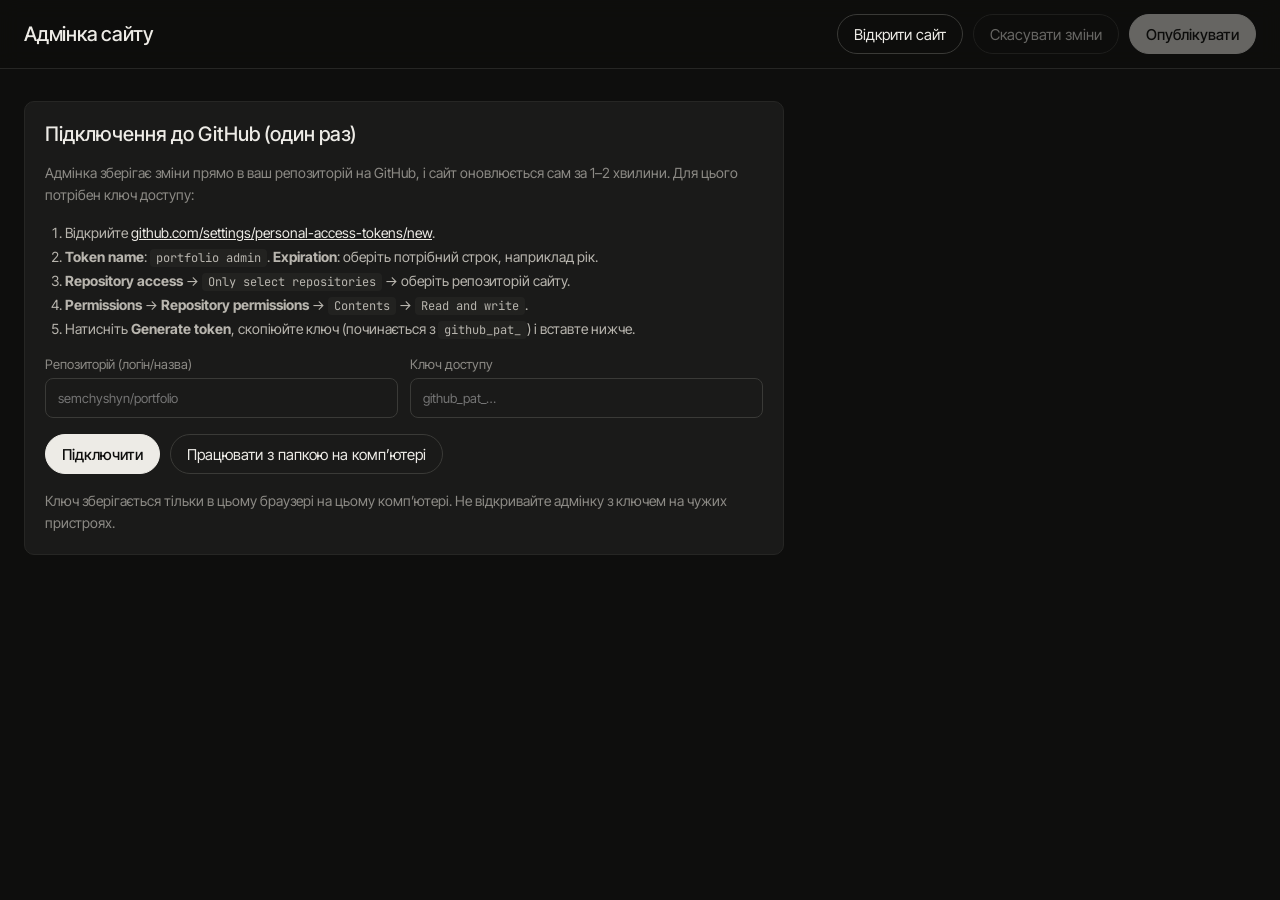
==== admin/index.html @ 60cd5fe2 "Add files via upload" ====
<!doctype html>
<html lang="uk">
<head>
<meta charset="utf-8">
<meta name="viewport" content="width=device-width, initial-scale=1">
<meta name="robots" content="noindex, nofollow">
<title>Адмінка сайту</title>
<link rel="preconnect" href="https://fonts.googleapis.com">
<link href="https://fonts.googleapis.com/css2?family=Inter+Tight:wght@400;500;600&family=JetBrains+Mono:wght@400;500&display=swap" rel="stylesheet">
<style>
:root {
  --bg: #0E0E0D; --panel: #1A1A19; --panel-2: #222220; --line: #262624; --line-strong: #3A3A37;
  --ink: #EDEBE6; --ink-2: #B8B5AE; --ink-3: #8C8A85; --accent: #E0B36A; --ok: #8FD19E; --danger: #E5786A;
  --sans: 'Inter Tight', system-ui, sans-serif; --mono: 'JetBrains Mono', ui-monospace, monospace;
  color-scheme: dark;
}
* { box-sizing: border-box; }
[hidden] { display: none !important; }
body { margin: 0; background: var(--bg); color: var(--ink); font-family: var(--sans); font-size: 15px; }
button, input, select { font: inherit; color: inherit; }
a { color: var(--ink); }
:focus-visible { outline: 2px solid var(--accent); outline-offset: 2px; }
.wrap { max-width: 1320px; margin: 0 auto; padding: 0 24px 64px; }
.top { position: sticky; top: 0; z-index: 5; background: rgba(14,14,13,0.92); backdrop-filter: blur(10px); border-bottom: 1px solid var(--line); }
.top .wrap { padding-top: 14px; padding-bottom: 14px; display: flex; flex-wrap: wrap; gap: 12px 20px; align-items: center; justify-content: space-between; }
.brand { display: flex; align-items: baseline; gap: 12px; }
.brand h1 { margin: 0; font-size: 20px; font-weight: 500; letter-spacing: -0.01em; }
.conn { font-size: 13px; color: var(--ink-3); }
.conn b { color: var(--ink-2); font-weight: 500; }
.row { display: flex; flex-wrap: wrap; gap: 10px; align-items: center; }
.btn { min-height: 40px; padding: 0 16px; border-radius: 999px; border: 1px solid var(--line-strong); background: transparent; cursor: pointer; white-space: nowrap; }
.btn:hover:not(:disabled) { border-color: var(--ink-2); }
.btn.primary { background: var(--ink); color: var(--bg); border-color: var(--ink); font-weight: 500; }
.btn.accent { background: var(--accent); color: #1a1408; border-color: var(--accent); font-weight: 500; }
.btn.small { min-height: 32px; padding: 0 12px; font-size: 13px; }
.btn:disabled { opacity: 0.4; cursor: default; }
input[type="text"], input[type="password"], select { min-height: 40px; padding: 0 12px; border-radius: 8px; border: 1px solid var(--line-strong); background: var(--panel); width: 100%; }
label.field { display: grid; gap: 6px; font-size: 13px; color: var(--ink-3); }
.hint { color: var(--ink-3); font-size: 14px; line-height: 1.55; margin: 0; }
.status { font-size: 14px; color: var(--ink-2); }
.status.ok { color: var(--ok); } .status.err { color: var(--danger); }
.sec { display: flex; align-items: baseline; justify-content: space-between; gap: 12px; margin: 40px 0 16px; }
.sec h2 { margin: 0; font-size: 13px; font-weight: 500; font-family: var(--mono); letter-spacing: 0.06em; text-transform: uppercase; color: var(--ink-3); }
.panel { border: 1px solid var(--line); border-radius: 10px; padding: 20px; background: var(--panel); }
.setup { margin-top: 32px; display: grid; gap: 16px; max-width: 760px; }
.setup h2 { margin: 0; font-size: 20px; font-weight: 500; }
.setup ol { margin: 0; padding-left: 20px; color: var(--ink-2); line-height: 1.7; font-size: 14px; }
.setup code { font-family: var(--mono); font-size: 12px; background: var(--panel-2); padding: 1px 6px; border-radius: 4px; }
.setup .two { display: grid; grid-template-columns: 1fr 1fr; gap: 12px; }
@media (max-width: 640px) { .setup .two { grid-template-columns: 1fr; } }

/* Cards */
.grid { display: grid; gap: 20px 16px; }
.grid.work { grid-template-columns: repeat(auto-fill, minmax(250px, 1fr)); }
.grid.reels { grid-template-columns: repeat(auto-fill, minmax(150px, 1fr)); }
.card { position: relative; border-radius: 8px; padding: 6px; border: 1px solid transparent; cursor: grab; user-select: none; transition: border-color .15s, opacity .15s; }
.card:hover { border-color: var(--line-strong); }
.card.dragging { opacity: .35; }
.card.target { border-color: var(--accent); }
.thumb { position: relative; aspect-ratio: 16 / 9; border-radius: 5px; overflow: hidden; background: var(--panel); }
.reels .thumb { aspect-ratio: 9 / 16; }
.thumb img { position: absolute; inset: 0; width: 100%; height: 100%; object-fit: cover; pointer-events: none; }
.num { position: absolute; left: 8px; top: 8px; font-family: var(--mono); font-size: 11px; background: rgba(14,14,13,.78); padding: 2px 7px; border-radius: 3px; }
.badge { position: absolute; right: 8px; top: 8px; font-family: var(--mono); font-size: 10px; letter-spacing: .05em; background: var(--accent); color: #1a1408; padding: 2px 7px; border-radius: 3px; }
.meta { margin-top: 10px; display: grid; gap: 2px; }
.title { font-size: 14px; font-weight: 500; line-height: 1.3; }
.cat { font-size: 12px; color: var(--ink-3); }
.actions { display: flex; gap: 6px; margin-top: 8px; align-items: center; }
.icon { width: 32px; height: 32px; border-radius: 50%; border: 1px solid var(--line-strong); background: transparent; cursor: pointer; display: inline-flex; align-items: center; justify-content: center; flex: none; }
.icon:disabled { opacity: .3; cursor: default; }
.edit { flex: 1; min-height: 32px; border-radius: 999px; border: 1px solid var(--line-strong); background: transparent; cursor: pointer; font-size: 13px; }
.edit:hover, .icon:hover:not(:disabled) { border-color: var(--ink-2); }

/* Editor */
dialog.editor { width: min(1240px, 100vw); max-width: 100vw; height: min(900px, 100dvh); max-height: 100dvh; padding: 0; border: 1px solid var(--line); border-radius: 12px; background: var(--bg); color: var(--ink); }
dialog.editor::backdrop { background: rgba(0,0,0,.75); }
.ed { height: 100%; display: grid; grid-template-rows: auto 1fr auto; }
.ed-head, .ed-foot { padding: 14px 20px; display: flex; gap: 12px; align-items: center; justify-content: space-between; border-bottom: 1px solid var(--line); }
.ed-foot { border-bottom: 0; border-top: 1px solid var(--line); }
.ed-head h2 { margin: 0; font-size: 18px; font-weight: 500; }
.ed-body { overflow: auto; padding: 20px; display: grid; grid-template-columns: minmax(0, 1fr) 360px; gap: 20px; align-items: start; }
@media (max-width: 900px) { .ed-body { grid-template-columns: 1fr; } dialog.editor { border-radius: 0; height: 100dvh; } }
.stage { background: #000; border-radius: 6px; overflow: hidden; display: flex; align-items: center; justify-content: center; min-height: 300px; position: relative; }
.stage video { display: block; max-width: 100%; max-height: 58vh; }
.drop { position: absolute; inset: 0; display: flex; flex-direction: column; align-items: center; justify-content: center; gap: 12px; color: var(--ink-2); border: 2px dashed var(--line-strong); border-radius: 6px; text-align: center; padding: 24px; }
.drop.over { border-color: var(--accent); color: var(--ink); }
.controls { display: flex; flex-wrap: wrap; gap: 8px; align-items: center; margin-top: 10px; }
.tc { font-family: var(--mono); font-size: 13px; color: var(--ink-2); min-width: 112px; }
input[type="range"] { width: 100%; accent-color: var(--accent); margin-top: 10px; }
kbd { font-family: var(--mono); font-size: 11px; border: 1px solid currentColor; border-radius: 4px; padding: 0 5px; opacity: .7; }
.side { display: grid; gap: 16px; }
.box { border: 1px solid var(--line); border-radius: 8px; padding: 14px; display: grid; gap: 10px; }
.box h3 { margin: 0; font-size: 14px; font-weight: 600; display: flex; justify-content: space-between; align-items: center; gap: 8px; }
.coverbox { aspect-ratio: 16 / 9; background: var(--panel); border-radius: 4px; overflow: hidden; position: relative; }
.coverbox.v { aspect-ratio: 9 / 16; max-height: 360px; margin: 0 auto; width: auto; height: 360px; }
.coverbox img { width: 100%; height: 100%; object-fit: cover; display: block; }
.tray { display: grid; grid-template-columns: repeat(auto-fill, minmax(96px, 1fr)); gap: 8px; }
.tray.v { grid-template-columns: repeat(auto-fill, minmax(70px, 1fr)); }
.fr { position: relative; border-radius: 4px; overflow: hidden; background: var(--panel); aspect-ratio: 16 / 9; }
.tray.v .fr { aspect-ratio: 9 / 16; }
.fr img { width: 100%; height: 100%; object-fit: cover; display: block; }
.fr .n { position: absolute; left: 4px; top: 4px; font-family: var(--mono); font-size: 10px; background: rgba(0,0,0,.7); padding: 1px 5px; border-radius: 2px; }
.fr .new { position: absolute; left: 4px; bottom: 4px; font-family: var(--mono); font-size: 9px; background: var(--accent); color: #1a1408; padding: 1px 4px; border-radius: 2px; }
.fr .x { position: absolute; right: 4px; top: 4px; width: 22px; height: 22px; border-radius: 50%; border: 0; background: rgba(0,0,0,.75); cursor: pointer; font-size: 11px; }
.fr .mv { position: absolute; right: 4px; bottom: 4px; display: flex; gap: 3px; }
.fr .mv button { width: 22px; height: 22px; border-radius: 50%; border: 0; background: rgba(0,0,0,.75); cursor: pointer; font-size: 12px; }
.empty { color: var(--ink-3); font-size: 13px; }
.toast { position: fixed; left: 50%; bottom: 24px; transform: translateX(-50%); z-index: 20; background: var(--panel-2); border: 1px solid var(--line-strong); border-radius: 999px; padding: 12px 20px; font-size: 14px; max-width: calc(100vw - 32px); box-shadow: 0 10px 30px rgba(0,0,0,.4); }
.toast.ok { border-color: rgba(143,209,158,.5); } .toast.err { border-color: rgba(229,120,106,.6); }
</style>
</head>
<body>

<div class="top">
  <div class="wrap">
    <div class="brand"><h1>Адмінка сайту</h1><span class="conn" id="conn"></span></div>
    <div class="row">
      <a class="btn" href="../" target="_blank" rel="noopener" style="display:inline-flex;align-items:center;text-decoration:none">Відкрити сайт</a>
      <button class="btn" id="discard" disabled>Скасувати зміни</button>
      <button class="btn primary" id="publish" disabled>Опублікувати</button>
    </div>
  </div>
</div>

<main class="wrap">
  <section class="panel setup" id="setup" hidden>
    <h2>Підключення до GitHub (один раз)</h2>
    <p class="hint">Адмінка зберігає зміни прямо в ваш репозиторій на GitHub, і сайт оновлюється сам за 1–2 хвилини. Для цього потрібен ключ доступу:</p>
    <ol>
      <li>Відкрийте <a href="https://github.com/settings/personal-access-tokens/new" target="_blank" rel="noopener">github.com/settings/personal-access-tokens/new</a>.</li>
      <li><b>Token name</b>: <code>portfolio admin</code>. <b>Expiration</b>: оберіть потрібний строк, наприклад рік.</li>
      <li><b>Repository access</b> → <code>Only select repositories</code> → оберіть репозиторій сайту.</li>
      <li><b>Permissions</b> → <b>Repository permissions</b> → <code>Contents</code> → <code>Read and write</code>.</li>
      <li>Натисніть <b>Generate token</b>, скопіюйте ключ (починається з <code>github_pat_</code>) і вставте нижче.</li>
    </ol>
    <div class="two">
      <label class="field">Репозиторій (логін/назва)
        <input type="text" id="repo" placeholder="semchyshyn/portfolio" autocomplete="off" spellcheck="false">
      </label>
      <label class="field">Ключ доступу
        <input type="password" id="token" placeholder="github_pat_…" autocomplete="off" spellcheck="false">
      </label>
    </div>
    <div class="row">
      <button class="btn primary" id="connect">Підключити</button>
      <button class="btn" id="localMode">Працювати з папкою на компʼютері</button>
      <span class="status" id="setupStatus" role="status"></span>
    </div>
    <p class="hint">Ключ зберігається тільки в цьому браузері на цьому компʼютері. Не відкривайте адмінку з ключем на чужих пристроях.</p>
  </section>

  <div id="board" hidden>
    <div class="sec"><h2>Work — сітка робіт</h2><span class="hint">Перетягуйте картки, щоб змінити порядок</span></div>
    <div class="grid work" id="grid-work" data-g="work"></div>
    <div class="sec"><h2>Social — стрічка шортсів</h2><span class="hint">Сюди потрапляють проєкти з <code>vertical: true</code></span></div>
    <div class="grid reels" id="grid-reels" data-g="reels"></div>
  </div>
</main>

<dialog class="editor" id="editor" aria-labelledby="edTitle">
  <div class="ed">
    <div class="ed-head">
      <h2 id="edTitle">Проєкт</h2>
      <button class="icon" id="edClose" aria-label="Закрити">✕</button>
    </div>
    <div class="ed-body">
      <div style="min-width:0">
        <div class="stage" id="stage">
          <video id="video" playsinline muted hidden></video>
          <div class="drop" id="drop">
            <div>Перетягніть сюди відеофайл проєкту (mp4, mov)</div>
            <label class="btn primary" style="display:inline-flex;align-items:center">Вибрати файл
              <input type="file" id="file" accept="video/*" hidden>
            </label>
            <div class="hint">Краще брати фінальний експорт з DaVinci. Відео не завантажується в інтернет, з нього беруться лише кадри.</div>
          </div>
        </div>
        <input type="range" id="scrub" min="0" max="1000" value="0" step="1" aria-label="Позиція у відео" disabled>
        <div class="controls">
          <button class="btn small" id="play" disabled>Play</button>
          <button class="btn small" id="back1s" disabled>−1 с</button>
          <button class="btn small" id="backF" disabled>−1 кадр</button>
          <button class="btn small" id="fwdF" disabled>+1 кадр</button>
          <button class="btn small" id="fwd1s" disabled>+1 с</button>
          <span class="tc" id="tc">00:00:00:00</span>
          <button type="button" class="btn small" id="otherFile" hidden>Інший файл</button>
          <select id="fps" aria-label="Кадрів на секунду" style="width:auto;min-height:32px"><option>23.976</option><option selected>25</option><option>29.97</option><option>30</option><option>50</option><option>60</option></select>
        </div>
        <div class="controls">
          <button class="btn accent" id="setCover" disabled>Зробити обкладинкою <kbd>C</kbd></button>
          <button class="btn primary" id="addFrame" disabled>Додати в кадри <kbd>F</kbd></button>
        </div>
        <p class="hint" style="margin-top:10px">Пробіл: play/pause. ← →: по кадру, з Shift: по секунді.</p>
      </div>
      <aside class="side">
        <div class="box">
          <h3>Обкладинка <button class="btn small" id="coverReset" hidden>Повернути стару</button></h3>
          <div class="coverbox" id="coverBox"></div>
        </div>
        <div class="box">
          <h3><span>Вибрані кадри <span class="hint" id="fcount"></span></span></h3>
          <div class="tray" id="tray"></div>
          <p class="hint" style="font-size:13px">Порядок тут = порядок на сторінці проєкту. Стрілками переставляйте, ✕ прибирає кадр.</p>
        </div>
      </aside>
    </div>
    <div class="ed-foot">
      <span class="hint" style="font-size:13px">Зміни потраплять на сайт після «Опублікувати».</span>
      <button class="btn primary" id="edDone">Готово</button>
    </div>
  </div>
</dialog>

<script>
(function () {
  'use strict';
  var $ = function (id) { return document.getElementById(id); };
  function esc(s) { return String(s == null ? '' : s).replace(/[&<>"]/g, function (c) { return { '&': '&amp;', '<': '&lt;', '>': '&gt;', '"': '&quot;' }[c]; }); }
  function toast(msg, kind, ms) {
    document.querySelectorAll('.toast').forEach(function (x) { x.remove(); });
    var t = document.createElement('div'); t.className = 'toast ' + (kind || ''); t.setAttribute('role', 'status'); t.textContent = msg;
    var d = document.getElementById('editor');
    (d && d.open ? d : document.body).appendChild(t); setTimeout(function () { t.remove(); }, ms || 4000);
  }
  function lsGet(k) { try { return localStorage.getItem(k); } catch (e) { return null; } }
  function lsSet(k, v) { try { v == null ? localStorage.removeItem(k) : localStorage.setItem(k, v); } catch (e) {} }

  /* ---------------- Storage backends ---------------- */
  // GitHub: reads site.js through the API, writes everything as one commit.
  function GitHub(repo, token) {
    var base = 'https://api.github.com/repos/' + repo;
    var prefix = '', branch = 'main';
    function api(path, opts) {
      opts = opts || {};
      opts.headers = Object.assign({ Authorization: 'Bearer ' + token, Accept: 'application/vnd.github+json', 'X-GitHub-Api-Version': '2022-11-28' }, opts.headers || {});
      return fetch(base + path, opts).then(function (r) {
        if (!r.ok) return r.json().catch(function () { return {}; }).then(function (j) {
          var m = j.message || ('HTTP ' + r.status);
          if (r.status === 401) m = 'ключ недійсний або прострочений';
          if (r.status === 404) m = 'репозиторій не знайдено або ключ не має до нього доступу';
          if (r.status === 403) m = 'ключу бракує дозволу Contents: Read and write';
          throw new Error(m);
        });
        if (r.status === 204) return null;
        return opts.headers.Accept === 'application/vnd.github.raw' ? r.text() : r.json();
      });
    }
    function head() {
      return api('/git/ref/heads/' + branch).then(function (ref) {
        return api('/git/commits/' + ref.object.sha).then(function (c) { return { commit: ref.object.sha, tree: c.tree.sha }; });
      });
    }
    return {
      label: function () { return 'GitHub: <b>' + esc(repo) + '</b>'; },
      // Find the branch and where the site lives inside the repo
      init: function () {
        return api('').then(function (info) {
          branch = info.default_branch;
          return head();
        }).then(function (h) {
          return api('/git/trees/' + h.tree + '?recursive=1');
        }).then(function (t) {
          var hit = t.tree.filter(function (e) { return /(^|\/)data\/site\.js$/.test(e.path); })
            .sort(function (a, b) { return a.path.length - b.path.length; })[0];
          if (!hit) throw new Error('у репозиторії не знайдено data/site.js');
          prefix = hit.path.replace(/data\/site\.js$/, '');
        });
      },
      readSite: function () {
        return head().then(function (h) {
          return api('/contents/' + prefix + 'data/site.js?ref=' + h.commit, { headers: { Accept: 'application/vnd.github.raw' } });
        }).catch(function (e) { throw e; });
      },
      // writes: [{ path, blob? , text? }], deletes: [path]
      commit: function (writes, deletes, message) {
        var h;
        return head().then(function (x) {
          h = x;
          return api('/git/trees/' + h.tree + '?recursive=1');
        }).then(function (t) {
          var existing = {}; t.tree.forEach(function (e) { existing[e.path] = true; });
          return Promise.all(writes.map(function (w) {
            var body = w.text != null ? Promise.resolve({ content: w.text, encoding: 'utf-8' })
              : blobToB64(w.blob).then(function (b) { return { content: b, encoding: 'base64' }; });
            return body.then(function (b) { return api('/git/blobs', { method: 'POST', body: JSON.stringify(b) }); })
              .then(function (r) { return { path: prefix + w.path, mode: '100644', type: 'blob', sha: r.sha }; });
          })).then(function (entries) {
            deletes.forEach(function (d) {
              if (existing[prefix + d]) entries.push({ path: prefix + d, mode: '100644', type: 'blob', sha: null });
            });
            return api('/git/trees', { method: 'POST', body: JSON.stringify({ base_tree: h.tree, tree: entries }) });
          });
        }).then(function (tree) {
          return api('/git/commits', { method: 'POST', body: JSON.stringify({ message: message, tree: tree.sha, parents: [h.commit] }) });
        }).then(function (c) {
          return api('/git/refs/heads/' + branch, { method: 'PATCH', body: JSON.stringify({ sha: c.sha }) });
        });
      }
    };
  }
  // Local folder (Chrome / Edge), for working with the site on the computer
  function Local(dir) {
    function file(path, create) {
      var parts = path.split('/'), name = parts.pop();
      return parts.reduce(function (p, d) { return p.then(function (h) { return h.getDirectoryHandle(d, { create: !!create }); }); }, Promise.resolve(dir))
        .then(function (h) { return { dir: h, name: name }; });
    }
    return {
      label: function () { return 'Папка: <b>' + esc(dir.name) + '</b>'; },
      init: function () { return file('data/site.js').then(function (f) { return f.dir.getFileHandle(f.name); }); },
      readSite: function () { return file('data/site.js').then(function (f) { return f.dir.getFileHandle(f.name); }).then(function (h) { return h.getFile(); }).then(function (f) { return f.text(); }); },
      commit: async function (writes, deletes) {
        for (var i = 0; i < writes.length; i++) {
          var f = await file(writes[i].path, true);
          var fh = await f.dir.getFileHandle(f.name, { create: true });
          var w = await fh.createWritable(); await w.write(writes[i].text != null ? writes[i].text : writes[i].blob); await w.close();
        }
        for (var j = 0; j < deletes.length; j++) {
          try { var g = await file(deletes[j]); await g.dir.removeEntry(g.name); } catch (e) {}
        }
      }
    };
  }
  function blobToB64(blob) {
    return new Promise(function (res, rej) {
      var r = new FileReader();
      r.onload = function () { res(String(r.result).split(',')[1]); };
      r.onerror = rej; r.readAsDataURL(blob);
    });
  }

  /* ---------------- State ---------------- */
  var store = null, SITE = null, bySlug = {};
  var savedOrder = [], order = [];
  var edits = {};   // slug -> { cover: {blob,url}|null, frames: [{name, url, blob?}] }

  function parseSite(text) {
    var w = {};
    new Function('window', text)(w);
    if (!w.SITE || !w.SITE.projects) throw new Error('data/site.js не вдалося прочитати');
    return w.SITE;
  }
  function loadSite() {
    return store.readSite().then(function (text) {
      SITE = parseSite(text);
      bySlug = {}; SITE.projects.forEach(function (p) { bySlug[p.slug] = p; });
      savedOrder = (SITE.order || []).filter(function (s) { return bySlug[s]; });
      SITE.projects.forEach(function (p) { if (savedOrder.indexOf(p.slug) < 0) savedOrder.push(p.slug); });
      order = savedOrder.slice(); edits = {};
      render();
    });
  }
  function dirty() { return order.join() !== savedOrder.join() || Object.keys(edits).length > 0; }
  function syncButtons() {
    var n = Object.keys(edits).length + (order.join() !== savedOrder.join() ? 1 : 0);
    $('publish').disabled = !n;
    $('discard').disabled = !n;
    $('publish').textContent = n ? 'Опублікувати (' + n + ')' : 'Опублікувати';
  }
  window.addEventListener('beforeunload', function (e) { if (store && dirty()) { e.preventDefault(); e.returnValue = ''; } });

  /* ---------------- Board ---------------- */
  var ver = Date.now();
  function imgUrl(slug, name) { return '../img/' + slug + '/' + name + '?v=' + ver; }
  function group(g) { return order.filter(function (s) { return !!bySlug[s].vertical === (g === 'reels'); }); }
  function setGroup(g, list) { order = g === 'reels' ? group('work').concat(list) : list.concat(group('reels')); }
  function render() {
    ['work', 'reels'].forEach(function (g) {
      var list = group(g);
      $('grid-' + g).innerHTML = list.map(function (slug, i) {
        var p = bySlug[slug], e = edits[slug];
        var src = e && e.cover ? e.cover.url : imgUrl(slug, 'cover.jpg');
        return '<div class="card" draggable="true" data-i="' + i + '" data-slug="' + esc(slug) + '">' +
          '<div class="thumb"><img src="' + esc(src) + '" alt=""><span class="num">' + (i < 9 ? '0' : '') + (i + 1) + '</span>' +
          (e ? '<span class="badge">ЗМІНЕНО</span>' : '') + '</div>' +
          '<div class="meta"><div class="title">' + esc(p.title) + '</div><div class="cat">' + esc(p.category) + ' · ' + (p.frames || []).length + ' кадр.</div></div>' +
          '<div class="actions">' +
          '<button class="icon" data-move="-1" aria-label="Раніше: ' + esc(p.title) + '"' + (i === 0 ? ' disabled' : '') + '>‹</button>' +
          '<button class="edit" data-edit>Обкладинка і кадри</button>' +
          '<button class="icon" data-move="1" aria-label="Пізніше: ' + esc(p.title) + '"' + (i === list.length - 1 ? ' disabled' : '') + '>›</button>' +
          '</div></div>';
      }).join('');
    });
    syncButtons();
  }
  var from = null, fromG = null;
  ['work', 'reels'].forEach(function (g) {
    var el = $('grid-' + g);
    el.addEventListener('click', function (e) {
      var c = e.target.closest('.card'); if (!c) return;
      if (e.target.closest('[data-edit]')) { openEditor(c.dataset.slug); return; }
      var b = e.target.closest('[data-move]'); if (!b) return;
      var list = group(g), i = +c.dataset.i, j = i + +b.dataset.move;
      if (j < 0 || j >= list.length) return;
      list.splice(j, 0, list.splice(i, 1)[0]); setGroup(g, list); render();
      var again = el.querySelector('.card[data-i="' + j + '"] [data-move="' + b.dataset.move + '"]');
      if (again && !again.disabled) again.focus();
    });
    el.addEventListener('dragstart', function (e) {
      var c = e.target.closest('.card'); if (!c) return;
      from = +c.dataset.i; fromG = g; c.classList.add('dragging');
      e.dataTransfer.effectAllowed = 'move';
      try { e.dataTransfer.setData('text/plain', c.dataset.slug); } catch (x) {}
    });
    el.addEventListener('dragover', function (e) {
      var c = e.target.closest('.card'); if (!c || from === null || fromG !== g) return;
      e.preventDefault();
      document.querySelectorAll('.card.target').forEach(function (x) { if (x !== c) x.classList.remove('target'); });
      c.classList.add('target');
    });
    el.addEventListener('drop', function (e) {
      var c = e.target.closest('.card'); if (!c || from === null || fromG !== g) return;
      e.preventDefault();
      var list = group(g); list.splice(+c.dataset.i, 0, list.splice(from, 1)[0]);
      setGroup(g, list); from = null; render();
    });
    el.addEventListener('dragend', function () {
      from = null;
      document.querySelectorAll('.card').forEach(function (x) { x.classList.remove('dragging', 'target'); });
    });
  });

  /* ---------------- Editor ---------------- */
  var dlg = $('editor'), video = $('video'), scrub = $('scrub');
  var cur = null, draft = null;   // slug, { cover, frames }
  function openEditor(slug) {
    cur = slug;
    var p = bySlug[slug], e = edits[slug];
    draft = e ? { cover: e.cover, frames: e.frames.slice() }
      : { cover: null, frames: (p.frames || []).map(function (f) { return { name: f, url: imgUrl(slug, f) }; }) };
    resetVideo();
    $('edTitle').textContent = p.title;
    $('coverBox').classList.toggle('v', !!p.vertical);
    $('tray').classList.toggle('v', !!p.vertical);
    drawDraft();
    dlg.showModal();
  }
  function closeEditor(save) {
    if (save && cur) {
      var p = bySlug[cur];
      var same = !draft.cover && draft.frames.map(function (f) { return f.name; }).join() === (p.frames || []).join();
      if (same) delete edits[cur]; else edits[cur] = draft;
      render();
    }
    video.pause();
    dlg.close();
  }
  $('edDone').addEventListener('click', function () { closeEditor(true); });
  $('edClose').addEventListener('click', function () { closeEditor(true); });
  dlg.addEventListener('cancel', function (e) { e.preventDefault(); closeEditor(true); });
  $('coverReset').addEventListener('click', function () { draft.cover = null; drawDraft(); });

  function drawDraft() {
    var src = draft.cover ? draft.cover.url : imgUrl(cur, 'cover.jpg');
    $('coverBox').innerHTML = '<img src="' + esc(src) + '" alt="Обкладинка">';
    $('coverReset').hidden = !draft.cover;
    $('tray').innerHTML = draft.frames.length ? draft.frames.map(function (f, i) {
      return '<div class="fr"><img src="' + esc(f.url) + '" alt="Кадр ' + (i + 1) + '">' +
        '<span class="n">' + (i + 1) + '</span>' + (f.blob ? '<span class="new">НОВИЙ</span>' : '') +
        '<button class="x" data-del="' + i + '" aria-label="Прибрати кадр ' + (i + 1) + '">✕</button>' +
        '<span class="mv"><button data-up="' + i + '" aria-label="Раніше">‹</button><button data-down="' + i + '" aria-label="Пізніше">›</button></span></div>';
    }).join('') : '<p class="empty">Кадрів поки немає. Відкрийте відео і натисніть «Додати в кадри».</p>';
    $('fcount').textContent = draft.frames.length ? '(' + draft.frames.length + ')' : '';
  }
  $('tray').addEventListener('click', function (e) {
    var b = e.target.closest('button'); if (!b) return;
    var i, fr = draft.frames;
    if (b.dataset.del != null) fr.splice(+b.dataset.del, 1);
    else if (b.dataset.up != null && (i = +b.dataset.up) > 0) fr.splice(i - 1, 0, fr.splice(i, 1)[0]);
    else if (b.dataset.down != null && (i = +b.dataset.down) < fr.length - 1) fr.splice(i + 1, 0, fr.splice(i, 1)[0]);
    drawDraft();
  });

  // Video
  function resetVideo() {
    video.pause();
    if (video.src) { URL.revokeObjectURL(video.src); video.removeAttribute('src'); video.load(); }
    video.hidden = true; $('drop').hidden = false; $('otherFile').hidden = true;
    ['play', 'back1s', 'backF', 'fwdF', 'fwd1s', 'setCover', 'addFrame'].forEach(function (id) { $(id).disabled = true; });
    scrub.disabled = true; scrub.value = 0; $('tc').textContent = '00:00:00:00';
  }
  function loadVideo(file) {
    if (!file || !/^video\//.test(file.type)) { toast('Це не відеофайл. Оберіть mp4 або mov.', 'err'); return; }
    if (video.src) URL.revokeObjectURL(video.src);
    video.src = URL.createObjectURL(file); video.hidden = false; $('drop').hidden = true; $('otherFile').hidden = false;
  }
  $('file').addEventListener('change', function (e) { loadVideo(e.target.files[0]); e.target.value = ''; });
  $('otherFile').addEventListener('click', function () { $('file').click(); });
  var stage = $('stage');
  stage.addEventListener('dragover', function (e) { e.preventDefault(); $('drop').classList.add('over'); });
  stage.addEventListener('dragleave', function () { $('drop').classList.remove('over'); });
  stage.addEventListener('drop', function (e) { e.preventDefault(); $('drop').classList.remove('over'); loadVideo(e.dataTransfer.files[0]); });
  video.addEventListener('loadedmetadata', function () {
    ['play', 'back1s', 'backF', 'fwdF', 'fwd1s', 'setCover', 'addFrame'].forEach(function (id) { $(id).disabled = false; });
    scrub.disabled = false; video.currentTime = Math.min(1, video.duration / 2);
  });
  function fps() { return parseFloat($('fps').value); }
  function seek(t) { video.pause(); video.currentTime = Math.max(0, Math.min(video.duration - 0.001, t)); }
  function tc(t) {
    var f = fps(), total = Math.round(t * f), fr = Math.round(f), ff = total % fr, s = Math.floor(total / fr);
    function p(n) { return (n < 10 ? '0' : '') + n; }
    return p(Math.floor(s / 3600)) + ':' + p(Math.floor(s / 60) % 60) + ':' + p(s % 60) + ':' + p(ff);
  }
  function sync() {
    $('tc').textContent = tc(video.currentTime);
    if (video.duration) scrub.value = Math.round(video.currentTime / video.duration * 1000);
    $('play').textContent = video.paused ? 'Play' : 'Pause';
  }
  ['timeupdate', 'seeked', 'play', 'pause'].forEach(function (ev) { video.addEventListener(ev, sync); });
  scrub.addEventListener('input', function () { seek(scrub.value / 1000 * video.duration); });
  $('play').addEventListener('click', function () { video.paused ? video.play() : video.pause(); });
  $('back1s').addEventListener('click', function () { seek(video.currentTime - 1); });
  $('fwd1s').addEventListener('click', function () { seek(video.currentTime + 1); });
  $('backF').addEventListener('click', function () { seek(video.currentTime - 1 / fps()); });
  $('fwdF').addEventListener('click', function () { seek(video.currentTime + 1 / fps()); });
  dlg.addEventListener('keydown', function (e) {
    if (video.hidden) return;
    var a = document.activeElement;
    if (a && /INPUT|SELECT/.test(a.tagName) && a.type !== 'range') return;
    var k = e.key;
    if (k === ' ') { e.preventDefault(); $('play').click(); }
    else if (k === 'ArrowLeft') { e.preventDefault(); seek(video.currentTime - (e.shiftKey ? 1 : 1 / fps())); }
    else if (k === 'ArrowRight') { e.preventDefault(); seek(video.currentTime + (e.shiftKey ? 1 : 1 / fps())); }
    else if (/^[cCсС]$/.test(k)) grab().then(setCover);
    else if (/^[fFаА]$/.test(k)) grab().then(addFrame);
  });
  function grab() {
    video.pause();
    var w = video.videoWidth, h = video.videoHeight, s = Math.min(1, 1600 / Math.max(w, h));
    var c = document.createElement('canvas'); c.width = Math.round(w * s); c.height = Math.round(h * s);
    var ctx = c.getContext('2d'); ctx.imageSmoothingQuality = 'high'; ctx.drawImage(video, 0, 0, c.width, c.height);
    return new Promise(function (res) { c.toBlob(function (b) { res({ blob: b, url: URL.createObjectURL(b) }); }, 'image/jpeg', 0.86); });
  }
  function setCover(f) { draft.cover = f; drawDraft(); toast('Обкладинку вибрано: ' + tc(video.currentTime), 'ok', 2000); }
  function addFrame(f) {
    f.name = 'f' + Date.now().toString(36) + '.jpg';
    draft.frames.push(f); drawDraft(); toast('Кадр додано: ' + tc(video.currentTime), 'ok', 2000);
  }
  $('setCover').addEventListener('click', function () { grab().then(setCover); });
  $('addFrame').addEventListener('click', function () { grab().then(addFrame); });

  /* ---------------- Publish ---------------- */
  function applyToSite(text) {
    var line = 'order: [' + order.map(function (s) { return '"' + s + '"'; }).join(', ') + '],';
    if (/order:\s*\[[^\]]*\],?/.test(text)) text = text.replace(/order:\s*\[[^\]]*\],?/, line);
    else text = text.replace(/(\n\s*projects:\s*\[)/, '\n  ' + line + '\n$1');
    Object.keys(edits).forEach(function (slug) {
      var at = text.indexOf('slug: "' + slug + '"'); if (at < 0) return;
      var next = text.indexOf('slug: "', at + 7), end = next < 0 ? text.length : next;
      var block = text.slice(at, end);
      var fl = 'frames: [' + edits[slug].frames.map(function (f) { return '"' + f.name + '"'; }).join(', ') + ']';
      block = /frames:\s*\[[^\]]*\]/.test(block) ? block.replace(/frames:\s*\[[^\]]*\]/, fl) : block.replace(/(slug: "[^"]+",)/, '$1\n      ' + fl + ',');
      text = text.slice(0, at) + block + text.slice(end);
    });
    return text;
  }
  $('publish').addEventListener('click', function () {
    var btn = $('publish'); btn.disabled = true; btn.textContent = 'Публікую…';
    var writes = [], deletes = [];
    Object.keys(edits).forEach(function (slug) {
      var e = edits[slug], keep = {};
      if (e.cover) writes.push({ path: 'img/' + slug + '/cover.jpg', blob: e.cover.blob });
      e.frames.forEach(function (f) { keep[f.name] = true; if (f.blob) writes.push({ path: 'img/' + slug + '/' + f.name, blob: f.blob }); });
      (bySlug[slug].frames || []).forEach(function (f) { if (!keep[f]) deletes.push('img/' + slug + '/' + f); });
    });
    store.readSite().then(function (text) {
      var out = applyToSite(text);
      parseSite(out); // safety check before writing
      writes.push({ path: 'data/site.js', text: out });
      return store.commit(writes, deletes, 'Update portfolio from admin');
    }).then(function () {
      ver = Date.now();
      toast(store.isGit ? 'Опубліковано. Сайт оновиться за 1–2 хвилини.' : 'Збережено в папку сайту.', 'ok', 6000);
      return loadSite();
    }).catch(function (err) {
      toast('Не вдалося опублікувати: ' + err.message, 'err', 8000);
      syncButtons();
    });
  });
  $('discard').addEventListener('click', function () {
    if (!confirmDiscard()) return;
    order = savedOrder.slice(); edits = {}; render();
  });
  function confirmDiscard() { return window.confirm('Скасувати всі неопубліковані зміни?'); }

  /* ---------------- Connect ---------------- */
  function guessRepo() {
    var m = location.hostname.match(/^([^.]+)\.github\.io$/i);
    if (!m) return '';
    var seg = location.pathname.split('/').filter(Boolean)[0];
    return m[1] + '/' + (seg && seg !== 'admin' ? seg : m[1] + '.github.io');
  }
  function start(s, isGit) {
    s.isGit = isGit;
    return s.init().then(function () {
      store = s;
      $('setup').hidden = true; $('board').hidden = false;
      $('conn').innerHTML = s.label() + ' · <a href="#" id="logout">відключити</a>';
      $('logout').addEventListener('click', function (e) {
        e.preventDefault();
        if (dirty() && !confirmDiscard()) return;
        lsSet('pa_token', null); location.reload();
      });
      return loadSite();
    });
  }
  function showSetup(msg) {
    $('setup').hidden = false; $('board').hidden = true;
    $('repo').value = lsGet('pa_repo') || guessRepo();
    if (msg) { $('setupStatus').textContent = msg; $('setupStatus').className = 'status err'; }
  }
  $('connect').addEventListener('click', function () {
    var repo = $('repo').value.trim().replace(/^https?:\/\/github\.com\//, '').replace(/\.git$|\/$/g, '');
    var token = $('token').value.trim();
    if (!/^[\w.-]+\/[\w.-]+$/.test(repo)) { $('setupStatus').textContent = 'Впишіть репозиторій у форматі логін/назва.'; $('setupStatus').className = 'status err'; return; }
    if (!token) { $('setupStatus').textContent = 'Вставте ключ доступу.'; $('setupStatus').className = 'status err'; return; }
    $('setupStatus').textContent = 'Перевіряю…'; $('setupStatus').className = 'status';
    start(GitHub(repo, token), true).then(function () {
      lsSet('pa_repo', repo); lsSet('pa_token', token);
    }).catch(function (e) { showSetup('Не вдалося підключитись: ' + e.message + '.'); });
  });
  $('localMode').addEventListener('click', function () {
    if (!('showDirectoryPicker' in window)) { $('setupStatus').textContent = 'Робота з папкою працює лише в Chrome або Edge.'; $('setupStatus').className = 'status err'; return; }
    window.showDirectoryPicker({ id: 'portfolio-site', mode: 'readwrite' }).then(function (dir) {
      return start(Local(dir), false);
    }).catch(function (e) {
      if (e && e.name === 'AbortError') return;
      showSetup('Це не папка сайту: оберіть папку, де лежить index.html і папка data.');
    });
  });

  var t = lsGet('pa_token'), r = lsGet('pa_repo');
  if (t && r) {
    $('conn').textContent = 'Підключаюсь…';
    start(GitHub(r, t), true).catch(function (e) { $('conn').textContent = ''; showSetup('Не вдалося підключитись: ' + e.message + '.'); });
  } else showSetup();
})();
</script>
</body>
</html>
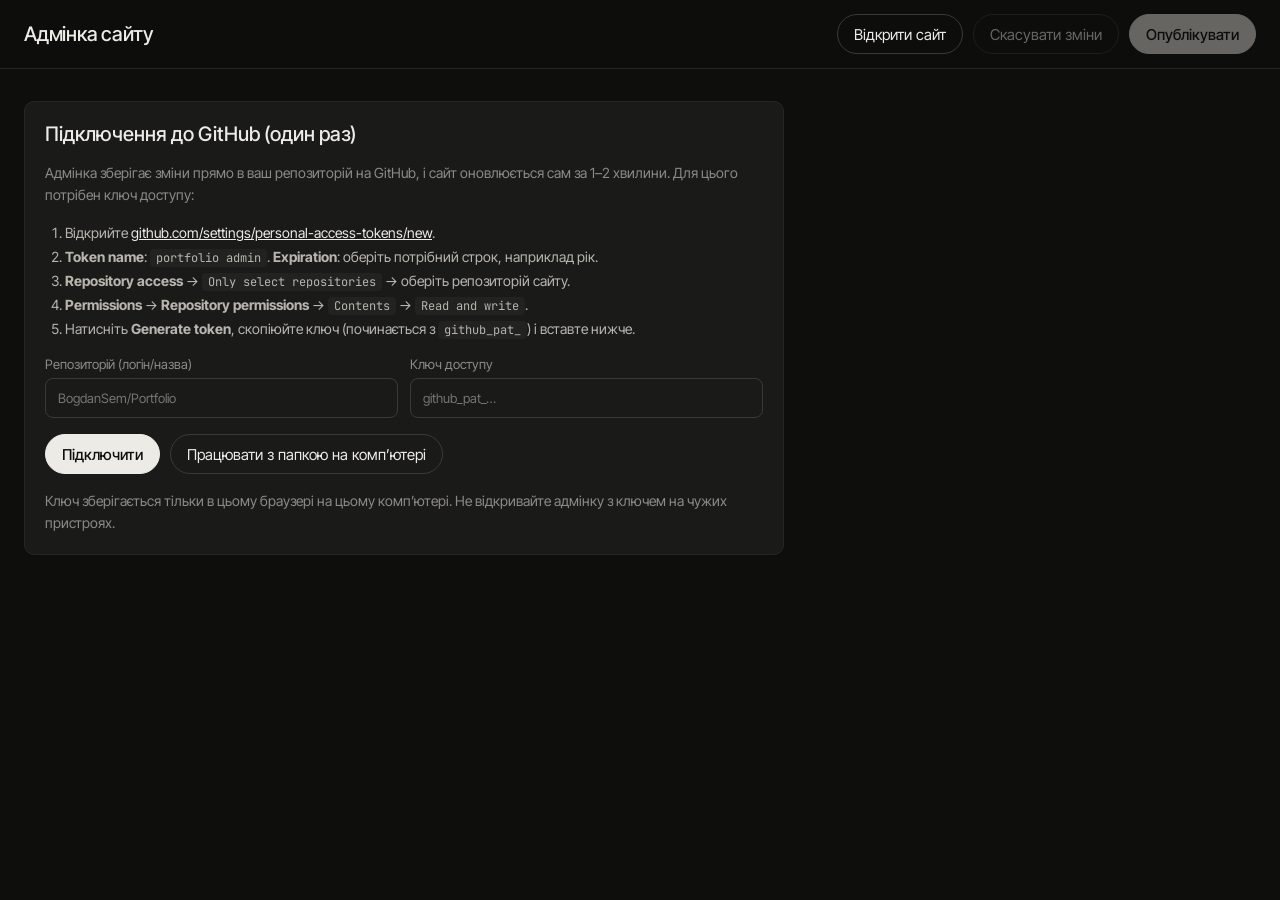
==== commit 2da5880d: "Add files via upload" ====
--- a/admin/index.html
+++ b/admin/index.html
@@ -107,6 +107,22 @@
 .empty { color: var(--ink-3); font-size: 13px; }
 .toast { position: fixed; left: 50%; bottom: 24px; transform: translateX(-50%); z-index: 20; background: var(--panel-2); border: 1px solid var(--line-strong); border-radius: 999px; padding: 12px 20px; font-size: 14px; max-width: calc(100vw - 32px); box-shadow: 0 10px 30px rgba(0,0,0,.4); }
 .toast.ok { border-color: rgba(143,209,158,.5); } .toast.err { border-color: rgba(229,120,106,.6); }
+.tabs { display: flex; gap: 6px; }
+.tab { min-height: 36px; padding: 0 14px; border-radius: 999px; border: 1px solid var(--line-strong); background: transparent; cursor: pointer; font-size: 14px; }
+.tab[aria-selected="true"] { background: var(--ink); color: var(--bg); border-color: var(--ink); }
+.ed-body.form { display: block; }
+.form-grid { display: grid; grid-template-columns: repeat(2, minmax(0, 1fr)); gap: 16px 20px; max-width: 900px; }
+.form-grid .full { grid-column: 1 / -1; }
+@media (max-width: 700px) { .form-grid { grid-template-columns: 1fr; } }
+textarea { min-height: 110px; padding: 10px 12px; border-radius: 8px; border: 1px solid var(--line-strong); background: var(--panel); width: 100%; resize: vertical; font: inherit; color: inherit; line-height: 1.5; }
+.check { display: flex; gap: 10px; align-items: flex-start; font-size: 14px; color: var(--ink-2); cursor: pointer; }
+.check input { width: 18px; height: 18px; margin: 2px 0 0; accent-color: var(--accent); flex: none; }
+.req { color: var(--accent); }
+.danger { color: var(--danger); border-color: rgba(229,120,106,.5); }
+.danger:hover:not(:disabled) { border-color: var(--danger) !important; }
+.ph { position: absolute; inset: 0; display: flex; align-items: center; justify-content: center; text-align: center; padding: 12px; font-size: 12px; color: var(--ink-3); }
+.parent-tag { font-size: 12px; color: var(--accent); }
+.add-row { display: flex; justify-content: flex-end; margin-top: 32px; }
 </style>
 </head>
 <body>
@@ -135,7 +151,7 @@
     </ol>
     <div class="two">
       <label class="field">Репозиторій (логін/назва)
-        <input type="text" id="repo" placeholder="semchyshyn/portfolio" autocomplete="off" spellcheck="false">
+        <input type="text" id="repo" placeholder="BogdanSem/Portfolio" autocomplete="off" spellcheck="false">
       </label>
       <label class="field">Ключ доступу
         <input type="password" id="token" placeholder="github_pat_…" autocomplete="off" spellcheck="false">
@@ -150,9 +166,10 @@
   </section>
 
   <div id="board" hidden>
-    <div class="sec"><h2>Work — сітка робіт</h2><span class="hint">Перетягуйте картки, щоб змінити порядок</span></div>
+    <div class="add-row"><button class="btn accent" id="addProject">+ Додати відео</button></div>
+    <div class="sec" style="margin-top:16px"><h2>Work — сітка робіт</h2><span class="hint">Перетягуйте картки, щоб змінити порядок</span></div>
     <div class="grid work" id="grid-work" data-g="work"></div>
-    <div class="sec"><h2>Social — стрічка шортсів</h2><span class="hint">Сюди потрапляють проєкти з <code>vertical: true</code></span></div>
+    <div class="sec"><h2>Social — стрічка вертикальних відео</h2><span class="hint">Порядок тут = порядок у стрічці на сайті</span></div>
     <div class="grid reels" id="grid-reels" data-g="reels"></div>
   </div>
 </main>
@@ -160,15 +177,74 @@
 <dialog class="editor" id="editor" aria-labelledby="edTitle">
   <div class="ed">
     <div class="ed-head">
-      <h2 id="edTitle">Проєкт</h2>
+      <div class="row" style="gap:16px">
+        <h2 id="edTitle">Проєкт</h2>
+        <div class="tabs" role="tablist">
+          <button class="tab" role="tab" id="tabInfo" aria-selected="true">Опис</button>
+          <button class="tab" role="tab" id="tabMedia" aria-selected="false">Обкладинка і кадри</button>
+        </div>
+      </div>
       <button class="icon" id="edClose" aria-label="Закрити">✕</button>
     </div>
-    <div class="ed-body">
+
+    <div class="ed-body form" id="paneInfo">
+      <div class="form-grid">
+        <label class="field full"><span>Назва відео <span class="req">*</span></span>
+          <input type="text" id="fTitle" placeholder="Washington, D.C.">
+        </label>
+        <label class="field full">Підзаголовок (необовʼязково)
+          <input type="text" id="fSubtitle" placeholder="Eyewear fashion film">
+        </label>
+        <label class="field"><span>Посилання на Vimeo або номер відео <span class="req">*</span></span>
+          <input type="text" id="fVimeo" placeholder="https://vimeo.com/1220156285" spellcheck="false">
+        </label>
+        <label class="field">Категорія
+          <select id="fCategory"></select>
+        </label>
+        <label class="field">Клієнт
+          <input type="text" id="fClient" list="clientList" placeholder="Little Red Door">
+          <datalist id="clientList"></datalist>
+        </label>
+        <label class="field">Роль (що ви робили коротко)
+          <input type="text" id="fRole" list="roleList" placeholder="Edit and color">
+          <datalist id="roleList"></datalist>
+        </label>
+        <label class="field">Формат
+          <input type="text" id="fFormat" list="formatList" placeholder="9:16">
+          <datalist id="formatList"><option value="16:9"><option value="9:16"><option value="4:5"><option value="1:1"></datalist>
+        </label>
+        <label class="field">Тривалість
+          <input type="text" id="fLength" placeholder="0:30">
+        </label>
+        <label class="check full"><input type="checkbox" id="fVertical">
+          <span>Вертикальне відео (9:16). Показується в стрічці Social, а не в сітці Work.</span></label>
+        <label class="field full">Частина проєкту (необовʼязково)
+          <select id="fParent"></select>
+          <span class="hint" style="font-size:12px">Якщо це версія чи частина іншого проєкту, вони показуватимуться разом у блоці «More from this project».</span>
+        </label>
+        <label class="field full">The brief — яке було завдання
+          <textarea id="fBrief" placeholder="A series about the bar team's trips…"></textarea>
+        </label>
+        <label class="field full">What I did — що ви зробили
+          <textarea id="fDid" placeholder="Editing, color grading, graphics…"></textarea>
+        </label>
+        <label class="field full">Відгук клієнта про цей проєкт (необовʼязково)
+          <textarea id="fQuote" style="min-height:70px" placeholder="Bohdan is an expert in color grading…"></textarea>
+        </label>
+        <label class="field">Підпис до відгуку
+          <input type="text" id="fQuoteSrc" placeholder="Upwork review, 2025">
+        </label>
+        <label class="check" style="align-self:end"><input type="checkbox" id="fTrusted">
+          <span>Показувати клієнта в блоці TRUSTED BY</span></label>
+      </div>
+    </div>
+
+    <div class="ed-body" id="paneMedia" hidden>
       <div style="min-width:0">
         <div class="stage" id="stage">
           <video id="video" playsinline muted hidden></video>
           <div class="drop" id="drop">
-            <div>Перетягніть сюди відеофайл проєкту (mp4, mov)</div>
+            <div>Перетягніть сюди відеофайл цього проєкту (mp4, mov)</div>
             <label class="btn primary" style="display:inline-flex;align-items:center">Вибрати файл
               <input type="file" id="file" accept="video/*" hidden>
             </label>
@@ -204,18 +280,62 @@
         </div>
       </aside>
     </div>
+
     <div class="ed-foot">
-      <span class="hint" style="font-size:13px">Зміни потраплять на сайт після «Опублікувати».</span>
-      <button class="btn primary" id="edDone">Готово</button>
+      <button class="btn small danger" id="edDelete">Видалити відео з сайту</button>
+      <div class="row">
+        <span class="hint" style="font-size:13px" id="edHint">Зміни потраплять на сайт після «Опублікувати».</span>
+        <button class="btn primary" id="edDone">Готово</button>
+      </div>
     </div>
   </div>
 </dialog>
 
 <script>
+// Shared by the admin panel: turns the SITE object back into a readable data/site.js
+var SITE_HEADER = [
+  '/*',
+  '  All site content lives here. The easiest way to change it is the admin panel: <site>/admin/',
+  '  You can also edit this file by hand; keep the commas and quotes.',
+  '',
+  '  Project fields:',
+  '    slug      – folder name in img/ and the page address (latin letters, digits, dashes)',
+  '    title, subtitle, client, category, role, format, length',
+  '    vimeo     – the digits from the Vimeo link',
+  '    vertical  – true for 9:16 videos: they go to the Social carousel instead of the Work grid',
+  '    parent    – slug of the main project this video belongs to (optional)',
+  '    brief, did – texts for "The brief" and "What I did" (empty hides the block)',
+  '    frames    – file names of stills in img/<slug>/',
+  '    quote     – optional { text, source }',
+  '  order: the order of projects on the site.',
+  '*/',
+  ''
+].join('\n');
+function serializeSite(site) {
+  var KEY = /^[A-Za-z_$][\w$]*$/;
+  function prim(v) { return v === null || typeof v !== 'object'; }
+  function ser(v, ind) {
+    if (prim(v)) return JSON.stringify(v);
+    var pad = ind + '  ';
+    if (Array.isArray(v)) {
+      if (!v.length) return '[]';
+      if (v.every(prim)) return '[' + v.map(function (x) { return JSON.stringify(x); }).join(', ') + ']';
+      return '[\n' + v.map(function (x) { return pad + ser(x, pad); }).join(',\n') + '\n' + ind + ']';
+    }
+    var keys = Object.keys(v).filter(function (k) { return v[k] !== undefined; });
+    var parts = keys.map(function (k) { return (KEY.test(k) ? k : JSON.stringify(k)) + ': ' + ser(v[k], pad); });
+    var inline = '{ ' + parts.join(', ') + ' }';
+    if (keys.every(function (k) { return prim(v[k]); }) && inline.length + ind.length < 110) return inline;
+    return '{\n' + parts.map(function (p) { return pad + p; }).join(',\n') + '\n' + ind + '}';
+  }
+  return SITE_HEADER + 'window.SITE = ' + ser(site, '') + ';\n';
+}
+
 (function () {
   'use strict';
   var $ = function (id) { return document.getElementById(id); };
   function esc(s) { return String(s == null ? '' : s).replace(/[&<>"]/g, function (c) { return { '&': '&amp;', '<': '&lt;', '>': '&gt;', '"': '&quot;' }[c]; }); }
+  function clone(o) { return JSON.parse(JSON.stringify(o)); }
   function toast(msg, kind, ms) {
     document.querySelectorAll('.toast').forEach(function (x) { x.remove(); });
     var t = document.createElement('div'); t.className = 'toast ' + (kind || ''); t.setAttribute('role', 'status'); t.textContent = msg;
@@ -226,7 +346,6 @@
   function lsSet(k, v) { try { v == null ? localStorage.removeItem(k) : localStorage.setItem(k, v); } catch (e) {} }
 
   /* ---------------- Storage backends ---------------- */
-  // GitHub: reads site.js through the API, writes everything as one commit.
   function GitHub(repo, token) {
     var base = 'https://api.github.com/repos/' + repo;
     var prefix = '', branch = 'main';
@@ -251,54 +370,45 @@
       });
     }
     return {
+      isGit: true,
       label: function () { return 'GitHub: <b>' + esc(repo) + '</b>'; },
-      // Find the branch and where the site lives inside the repo
       init: function () {
-        return api('').then(function (info) {
-          branch = info.default_branch;
-          return head();
-        }).then(function (h) {
-          return api('/git/trees/' + h.tree + '?recursive=1');
-        }).then(function (t) {
-          var hit = t.tree.filter(function (e) { return /(^|\/)data\/site\.js$/.test(e.path); })
-            .sort(function (a, b) { return a.path.length - b.path.length; })[0];
-          if (!hit) throw new Error('у репозиторії не знайдено data/site.js');
-          prefix = hit.path.replace(/data\/site\.js$/, '');
-        });
+        return api('').then(function (info) { branch = info.default_branch; return head(); })
+          .then(function (h) { return api('/git/trees/' + h.tree + '?recursive=1'); })
+          .then(function (t) {
+            var hit = t.tree.filter(function (e) { return /(^|\/)data\/site\.js$/.test(e.path); })
+              .sort(function (a, b) { return a.path.length - b.path.length; })[0];
+            if (!hit) throw new Error('у репозиторії не знайдено data/site.js');
+            prefix = hit.path.replace(/data\/site\.js$/, '');
+          });
       },
       readSite: function () {
         return head().then(function (h) {
           return api('/contents/' + prefix + 'data/site.js?ref=' + h.commit, { headers: { Accept: 'application/vnd.github.raw' } });
-        }).catch(function (e) { throw e; });
+        });
       },
-      // writes: [{ path, blob? , text? }], deletes: [path]
       commit: function (writes, deletes, message) {
         var h;
-        return head().then(function (x) {
-          h = x;
-          return api('/git/trees/' + h.tree + '?recursive=1');
-        }).then(function (t) {
-          var existing = {}; t.tree.forEach(function (e) { existing[e.path] = true; });
-          return Promise.all(writes.map(function (w) {
-            var body = w.text != null ? Promise.resolve({ content: w.text, encoding: 'utf-8' })
-              : blobToB64(w.blob).then(function (b) { return { content: b, encoding: 'base64' }; });
-            return body.then(function (b) { return api('/git/blobs', { method: 'POST', body: JSON.stringify(b) }); })
-              .then(function (r) { return { path: prefix + w.path, mode: '100644', type: 'blob', sha: r.sha }; });
-          })).then(function (entries) {
-            deletes.forEach(function (d) {
-              if (existing[prefix + d]) entries.push({ path: prefix + d, mode: '100644', type: 'blob', sha: null });
+        return head().then(function (x) { h = x; return api('/git/trees/' + h.tree + '?recursive=1'); })
+          .then(function (t) {
+            var existing = {}; t.tree.forEach(function (e) { existing[e.path] = true; });
+            return Promise.all(writes.map(function (w) {
+              var body = w.text != null ? Promise.resolve({ content: w.text, encoding: 'utf-8' })
+                : blobToB64(w.blob).then(function (b) { return { content: b, encoding: 'base64' }; });
+              return body.then(function (b) { return api('/git/blobs', { method: 'POST', body: JSON.stringify(b) }); })
+                .then(function (r) { return { path: prefix + w.path, mode: '100644', type: 'blob', sha: r.sha }; });
+            })).then(function (entries) {
+              deletes.forEach(function (d) {
+                if (existing[prefix + d]) entries.push({ path: prefix + d, mode: '100644', type: 'blob', sha: null });
+              });
+              return api('/git/trees', { method: 'POST', body: JSON.stringify({ base_tree: h.tree, tree: entries }) });
             });
-            return api('/git/trees', { method: 'POST', body: JSON.stringify({ base_tree: h.tree, tree: entries }) });
-          });
-        }).then(function (tree) {
-          return api('/git/commits', { method: 'POST', body: JSON.stringify({ message: message, tree: tree.sha, parents: [h.commit] }) });
-        }).then(function (c) {
-          return api('/git/refs/heads/' + branch, { method: 'PATCH', body: JSON.stringify({ sha: c.sha }) });
-        });
+          })
+          .then(function (tree) { return api('/git/commits', { method: 'POST', body: JSON.stringify({ message: message, tree: tree.sha, parents: [h.commit] }) }); })
+          .then(function (c) { return api('/git/refs/heads/' + branch, { method: 'PATCH', body: JSON.stringify({ sha: c.sha }) }); });
       }
     };
   }
-  // Local folder (Chrome / Edge), for working with the site on the computer
   function Local(dir) {
     function file(path, create) {
       var parts = path.split('/'), name = parts.pop();
@@ -306,6 +416,7 @@
         .then(function (h) { return { dir: h, name: name }; });
     }
     return {
+      isGit: false,
       label: function () { return 'Папка: <b>' + esc(dir.name) + '</b>'; },
       init: function () { return file('data/site.js').then(function (f) { return f.dir.getFileHandle(f.name); }); },
       readSite: function () { return file('data/site.js').then(function (f) { return f.dir.getFileHandle(f.name); }).then(function (h) { return h.getFile(); }).then(function (f) { return f.text(); }); },
@@ -330,9 +441,11 @@
   }
 
   /* ---------------- State ---------------- */
-  var store = null, SITE = null, bySlug = {};
-  var savedOrder = [], order = [];
-  var edits = {};   // slug -> { cover: {blob,url}|null, frames: [{name, url, blob?}] }
+  var store = null;
+  var loadedText = '';   // data/site.js as it was when loaded
+  var saved = null;      // SITE as published
+  var draft = null;      // SITE with unpublished edits
+  var media = {};        // slug -> { cover: {blob,url}?, frames: { name: {blob,url} } }
 
   function parseSite(text) {
     var w = {};
@@ -340,46 +453,71 @@
     if (!w.SITE || !w.SITE.projects) throw new Error('data/site.js не вдалося прочитати');
     return w.SITE;
   }
+  function normalizeOrder(site) {
+    var have = {}; site.projects.forEach(function (p) { have[p.slug] = true; });
+    var o = (site.order || []).filter(function (s) { return have[s]; });
+    site.projects.forEach(function (p) { if (o.indexOf(p.slug) < 0) o.push(p.slug); });
+    site.order = o;
+    return site;
+  }
   function loadSite() {
     return store.readSite().then(function (text) {
-      SITE = parseSite(text);
-      bySlug = {}; SITE.projects.forEach(function (p) { bySlug[p.slug] = p; });
-      savedOrder = (SITE.order || []).filter(function (s) { return bySlug[s]; });
-      SITE.projects.forEach(function (p) { if (savedOrder.indexOf(p.slug) < 0) savedOrder.push(p.slug); });
-      order = savedOrder.slice(); edits = {};
+      loadedText = text;
+      saved = normalizeOrder(parseSite(text));
+      draft = clone(saved);
+      media = {};
       render();
     });
   }
-  function dirty() { return order.join() !== savedOrder.join() || Object.keys(edits).length > 0; }
+  function proj(slug, site) { return (site || draft).projects.filter(function (p) { return p.slug === slug; })[0]; }
+  function changedSlugs() {
+    var out = {};
+    draft.projects.forEach(function (p) {
+      var s = proj(p.slug, saved);
+      if (!s || JSON.stringify(s) !== JSON.stringify(p) || media[p.slug]) out[p.slug] = true;
+    });
+    saved.projects.forEach(function (p) { if (!proj(p.slug)) out[p.slug] = true; });
+    return Object.keys(out);
+  }
+  function changeCount() {
+    if (!draft) return 0;
+    var n = changedSlugs().length;
+    if (draft.order.join() !== saved.order.join()) n++;
+    if (JSON.stringify(draft.clients) !== JSON.stringify(saved.clients)) n++;
+    return n;
+  }
   function syncButtons() {
-    var n = Object.keys(edits).length + (order.join() !== savedOrder.join() ? 1 : 0);
-    $('publish').disabled = !n;
-    $('discard').disabled = !n;
+    var n = changeCount();
+    $('publish').disabled = !n; $('discard').disabled = !n;
     $('publish').textContent = n ? 'Опублікувати (' + n + ')' : 'Опублікувати';
   }
-  window.addEventListener('beforeunload', function (e) { if (store && dirty()) { e.preventDefault(); e.returnValue = ''; } });
+  window.addEventListener('beforeunload', function (e) { if (changeCount()) { e.preventDefault(); e.returnValue = ''; } });
 
   /* ---------------- Board ---------------- */
   var ver = Date.now();
   function imgUrl(slug, name) { return '../img/' + slug + '/' + name + '?v=' + ver; }
-  function group(g) { return order.filter(function (s) { return !!bySlug[s].vertical === (g === 'reels'); }); }
-  function setGroup(g, list) { order = g === 'reels' ? group('work').concat(list) : list.concat(group('reels')); }
+  function coverUrl(slug) { return media[slug] && media[slug].cover ? media[slug].cover.url : imgUrl(slug, 'cover.jpg'); }
+  function group(g) { return draft.order.filter(function (s) { return !!proj(s).vertical === (g === 'reels'); }); }
+  function setGroup(g, list) { draft.order = g === 'reels' ? group('work').concat(list) : list.concat(group('reels')); }
   function render() {
+    var changed = {}; changedSlugs().forEach(function (s) { changed[s] = true; });
     ['work', 'reels'].forEach(function (g) {
       var list = group(g);
       $('grid-' + g).innerHTML = list.map(function (slug, i) {
-        var p = bySlug[slug], e = edits[slug];
-        var src = e && e.cover ? e.cover.url : imgUrl(slug, 'cover.jpg');
+        var p = proj(slug), par = p.parent ? proj(p.parent) : null;
         return '<div class="card" draggable="true" data-i="' + i + '" data-slug="' + esc(slug) + '">' +
-          '<div class="thumb"><img src="' + esc(src) + '" alt=""><span class="num">' + (i < 9 ? '0' : '') + (i + 1) + '</span>' +
-          (e ? '<span class="badge">ЗМІНЕНО</span>' : '') + '</div>' +
-          '<div class="meta"><div class="title">' + esc(p.title) + '</div><div class="cat">' + esc(p.category) + ' · ' + (p.frames || []).length + ' кадр.</div></div>' +
+          '<div class="thumb"><span class="ph">Немає обкладинки</span><img src="' + esc(coverUrl(slug)) + '" alt="" onerror="this.remove()">' +
+          '<span class="num">' + (i < 9 ? '0' : '') + (i + 1) + '</span>' +
+          (changed[slug] ? '<span class="badge">ЗМІНЕНО</span>' : '') + '</div>' +
+          '<div class="meta"><div class="title">' + esc(p.title) + '</div>' +
+          (par ? '<div class="parent-tag">Частина: ' + esc(par.title) + '</div>' : '') +
+          '<div class="cat">' + esc(p.client || p.category) + '</div></div>' +
           '<div class="actions">' +
           '<button class="icon" data-move="-1" aria-label="Раніше: ' + esc(p.title) + '"' + (i === 0 ? ' disabled' : '') + '>‹</button>' +
-          '<button class="edit" data-edit>Обкладинка і кадри</button>' +
+          '<button class="edit" data-edit>Редагувати</button>' +
           '<button class="icon" data-move="1" aria-label="Пізніше: ' + esc(p.title) + '"' + (i === list.length - 1 ? ' disabled' : '') + '>›</button>' +
           '</div></div>';
-      }).join('');
+      }).join('') || '<p class="hint">Тут поки порожньо.</p>';
     });
     syncButtons();
   }
@@ -422,24 +560,116 @@
 
   /* ---------------- Editor ---------------- */
   var dlg = $('editor'), video = $('video'), scrub = $('scrub');
-  var cur = null, draft = null;   // slug, { cover, frames }
+  var cur = null;     // slug being edited, or null for a new project
+  var wp = null;      // working copy of the project
+  var wm = null;      // working media: { cover, frames: {name: {blob,url}} }
+  var wTrusted = false;
+
+  function showTab(which) {
+    $('tabInfo').setAttribute('aria-selected', which === 'info');
+    $('tabMedia').setAttribute('aria-selected', which === 'media');
+    $('paneInfo').hidden = which !== 'info';
+    $('paneMedia').hidden = which !== 'media';
+    if (which !== 'media') video.pause();
+  }
+  $('tabInfo').addEventListener('click', function () { showTab('info'); });
+  $('tabMedia').addEventListener('click', function () { showTab('media'); });
+
+  function uniq(list) { var seen = {}; return list.filter(function (x) { if (!x || seen[x]) return false; seen[x] = true; return true; }); }
+  function fillLists() {
+    var cats = uniq((draft.categories || []).concat(draft.projects.map(function (p) { return p.category; })));
+    $('fCategory').innerHTML = cats.map(function (c) { return '<option>' + esc(c) + '</option>'; }).join('');
+    $('clientList').innerHTML = uniq((draft.clients || []).concat(draft.projects.map(function (p) { return p.client; }))).map(function (c) { return '<option value="' + esc(c) + '">'; }).join('');
+    $('roleList').innerHTML = uniq(draft.projects.map(function (p) { return p.role; })).map(function (c) { return '<option value="' + esc(c) + '">'; }).join('');
+    $('fParent').innerHTML = '<option value="">— окремий проєкт —</option>' + draft.order.map(function (sl) { return proj(sl); }).filter(function (p) { return p.slug !== cur && !p.parent; })
+      .map(function (p) { return '<option value="' + esc(p.slug) + '">' + esc(p.title) + '</option>'; }).join('');
+  }
   function openEditor(slug) {
-    cur = slug;
-    var p = bySlug[slug], e = edits[slug];
-    draft = e ? { cover: e.cover, frames: e.frames.slice() }
-      : { cover: null, frames: (p.frames || []).map(function (f) { return { name: f, url: imgUrl(slug, f) }; }) };
+    cur = slug || null;
+    if (cur) {
+      wp = clone(proj(cur));
+      var m = media[cur] || {};
+      wm = { cover: m.cover || null, frames: Object.assign({}, m.frames || {}) };
+    } else {
+      wp = { slug: '', title: '', subtitle: '', client: '', category: (draft.categories || [''])[0], role: '', format: '16:9', length: '', vimeo: '', vertical: false, brief: '', did: '', frames: [] };
+      wm = { cover: null, frames: {} };
+    }
+    fillLists();
+    $('edTitle').textContent = cur ? wp.title : 'Нове відео';
+    $('fTitle').value = wp.title || '';
+    $('fSubtitle').value = wp.subtitle || '';
+    $('fVimeo').value = wp.vimeo || '';
+    if (wp.category && !Array.prototype.some.call($('fCategory').options, function (o) { return o.value === wp.category; })) $('fCategory').insertAdjacentHTML('beforeend', '<option>' + esc(wp.category) + '</option>');
+    $('fCategory').value = wp.category || '';
+    $('fClient').value = wp.client || '';
+    $('fRole').value = wp.role || '';
+    $('fFormat').value = wp.format || '';
+    $('fLength').value = wp.length || '';
+    $('fVertical').checked = !!wp.vertical;
+    $('fParent').value = wp.parent || '';
+    $('fBrief').value = wp.brief || '';
+    $('fDid').value = wp.did || '';
+    $('fQuote').value = wp.quote ? wp.quote.text : '';
+    $('fQuoteSrc').value = wp.quote ? wp.quote.source : '';
+    wTrusted = !!wp.client && (draft.clients || []).indexOf(wp.client) >= 0;
+    $('fTrusted').checked = wTrusted;
+    $('edDelete').hidden = !cur;
     resetVideo();
-    $('edTitle').textContent = p.title;
-    $('coverBox').classList.toggle('v', !!p.vertical);
-    $('tray').classList.toggle('v', !!p.vertical);
-    drawDraft();
+    showTab('info');
+    drawMedia();
     dlg.showModal();
-  }
-  function closeEditor(save) {
-    if (save && cur) {
-      var p = bySlug[cur];
-      var same = !draft.cover && draft.frames.map(function (f) { return f.name; }).join() === (p.frames || []).join();
-      if (same) delete edits[cur]; else edits[cur] = draft;
+    $('fTitle').focus();
+  }
+  function vimeoId(v) { var m = String(v || '').match(/(\d{5,})/); return m ? m[1] : ''; }
+  function slugify(s) {
+    var map = { а:'a',б:'b',в:'v',г:'h',ґ:'g',д:'d',е:'e',є:'ie',ж:'zh',з:'z',и:'y',і:'i',ї:'i',й:'i',к:'k',л:'l',м:'m',н:'n',о:'o',п:'p',р:'r',с:'s',т:'t',у:'u',ф:'f',х:'kh',ц:'ts',ч:'ch',ш:'sh',щ:'shch',ь:'',ю:'iu',я:'ia' };
+    var out = String(s).toLowerCase().normalize('NFKD').replace(/[̀-ͯ]/g, '').replace(/[а-яіїєґ]/g, function (c) { return map[c] || ''; })
+      .replace(/[^a-z0-9]+/g, '-').replace(/^-+|-+$/g, '').slice(0, 40).replace(/-+$/, '');
+    return out || 'video';
+  }
+  function readForm() {
+    wp.title = $('fTitle').value.trim();
+    wp.subtitle = $('fSubtitle').value.trim();
+    wp.vimeo = vimeoId($('fVimeo').value);
+    wp.category = $('fCategory').value;
+    wp.client = $('fClient').value.trim();
+    wp.role = $('fRole').value.trim();
+    wp.format = $('fFormat').value.trim();
+    wp.length = $('fLength').value.trim();
+    wp.vertical = $('fVertical').checked;
+    if ($('fParent').value) wp.parent = $('fParent').value; else delete wp.parent;
+    wp.brief = $('fBrief').value.trim();
+    wp.did = $('fDid').value.trim();
+    var q = $('fQuote').value.trim();
+    if (q) wp.quote = { text: q, source: $('fQuoteSrc').value.trim() }; else delete wp.quote;
+    wTrusted = $('fTrusted').checked;
+  }
+  function closeEditor(apply) {
+    if (apply) {
+      readForm();
+      if (!wp.title) { showTab('info'); toast('Впишіть назву відео.', 'err'); $('fTitle').focus(); return; }
+      if (!wp.vimeo) { showTab('info'); toast('Вставте посилання на відео у Vimeo.', 'err'); $('fVimeo').focus(); return; }
+      if (!cur) {
+        var base = slugify(wp.title), s = base, n = 2;
+        while (proj(s) || (saved && proj(s, saved))) s = base + '-' + n++;
+        wp.slug = s;
+        draft.projects.push(wp);
+        if (wp.vertical) draft.order.push(s); else draft.order.unshift(s);
+        // keep the order: new work goes first in Work, new vertical video first in Social
+        if (wp.vertical) { var r = group('reels'); r.splice(r.indexOf(s), 1); r.unshift(s); setGroup('reels', r); }
+      } else {
+        var i = draft.projects.indexOf(proj(cur));
+        draft.projects[i] = wp;
+      }
+      // keep frames list and media in sync
+      Object.keys(wm.frames).forEach(function (name) { if (wp.frames.indexOf(name) < 0) delete wm.frames[name]; });
+      if (wm.cover || Object.keys(wm.frames).length) media[wp.slug] = wm; else delete media[wp.slug];
+      // TRUSTED BY
+      draft.clients = draft.clients || [];
+      var at = draft.clients.indexOf(wp.client);
+      var usedElsewhere = draft.projects.some(function (p) { return p !== wp && p.client === wp.client; });
+      if (wTrusted && wp.client && at < 0) draft.clients.push(wp.client);
+      if (!wTrusted && at >= 0 && !usedElsewhere) draft.clients.splice(at, 1);
       render();
     }
     video.pause();
@@ -448,27 +678,48 @@
   $('edDone').addEventListener('click', function () { closeEditor(true); });
   $('edClose').addEventListener('click', function () { closeEditor(true); });
   dlg.addEventListener('cancel', function (e) { e.preventDefault(); closeEditor(true); });
-  $('coverReset').addEventListener('click', function () { draft.cover = null; drawDraft(); });
-
-  function drawDraft() {
-    var src = draft.cover ? draft.cover.url : imgUrl(cur, 'cover.jpg');
-    $('coverBox').innerHTML = '<img src="' + esc(src) + '" alt="Обкладинка">';
-    $('coverReset').hidden = !draft.cover;
-    $('tray').innerHTML = draft.frames.length ? draft.frames.map(function (f, i) {
-      return '<div class="fr"><img src="' + esc(f.url) + '" alt="Кадр ' + (i + 1) + '">' +
-        '<span class="n">' + (i + 1) + '</span>' + (f.blob ? '<span class="new">НОВИЙ</span>' : '') +
+  $('fTitle').addEventListener('input', function () { $('edTitle').textContent = $('fTitle').value || (cur ? '' : 'Нове відео'); });
+  $('fVertical').addEventListener('change', function () {
+    var f = $('fFormat');
+    if ($('fVertical').checked && (!f.value || f.value === '16:9')) f.value = '9:16';
+    if (!$('fVertical').checked && (!f.value || f.value === '9:16')) f.value = '16:9';
+    readForm(); drawMedia();
+  });
+  $('edDelete').addEventListener('click', function () {
+    if (!cur || !window.confirm('Видалити «' + wp.title + '» з сайту? Обкладинка й кадри теж видаляться після публікації.')) return;
+    draft.projects = draft.projects.filter(function (p) { return p.slug !== cur; });
+    draft.order = draft.order.filter(function (s) { return s !== cur; });
+    draft.projects.forEach(function (p) { if (p.parent === cur) delete p.parent; });
+    delete media[cur];
+    video.pause(); dlg.close(); render();
+    toast('Видалено. Натисніть «Опублікувати», щоб прибрати з сайту.', 'ok');
+  });
+
+  function frameUrl(name) { return wm.frames[name] ? wm.frames[name].url : imgUrl(cur, name); }
+  function drawMedia() {
+    var v = !!wp.vertical;
+    $('coverBox').classList.toggle('v', v);
+    $('tray').classList.toggle('v', v);
+    var src = wm.cover ? wm.cover.url : (cur ? imgUrl(cur, 'cover.jpg') : '');
+    $('coverBox').innerHTML = src ? '<span class="ph">Немає обкладинки. Відкрийте відео й натисніть «Зробити обкладинкою».</span><img src="' + esc(src) + '" alt="Обкладинка" onerror="this.remove()" style="position:relative">'
+      : '<span class="ph">Відкрийте відео й натисніть «Зробити обкладинкою».</span>';
+    $('coverReset').hidden = !wm.cover || !cur;
+    $('tray').innerHTML = wp.frames.length ? wp.frames.map(function (f, i) {
+      return '<div class="fr"><img src="' + esc(frameUrl(f)) + '" alt="Кадр ' + (i + 1) + '">' +
+        '<span class="n">' + (i + 1) + '</span>' + (wm.frames[f] ? '<span class="new">НОВИЙ</span>' : '') +
         '<button class="x" data-del="' + i + '" aria-label="Прибрати кадр ' + (i + 1) + '">✕</button>' +
         '<span class="mv"><button data-up="' + i + '" aria-label="Раніше">‹</button><button data-down="' + i + '" aria-label="Пізніше">›</button></span></div>';
     }).join('') : '<p class="empty">Кадрів поки немає. Відкрийте відео і натисніть «Додати в кадри».</p>';
-    $('fcount').textContent = draft.frames.length ? '(' + draft.frames.length + ')' : '';
-  }
+    $('fcount').textContent = wp.frames.length ? '(' + wp.frames.length + ')' : '';
+  }
+  $('coverReset').addEventListener('click', function () { wm.cover = null; drawMedia(); });
   $('tray').addEventListener('click', function (e) {
     var b = e.target.closest('button'); if (!b) return;
-    var i, fr = draft.frames;
+    var i, fr = wp.frames;
     if (b.dataset.del != null) fr.splice(+b.dataset.del, 1);
     else if (b.dataset.up != null && (i = +b.dataset.up) > 0) fr.splice(i - 1, 0, fr.splice(i, 1)[0]);
     else if (b.dataset.down != null && (i = +b.dataset.down) < fr.length - 1) fr.splice(i + 1, 0, fr.splice(i, 1)[0]);
-    drawDraft();
+    drawMedia();
   });
 
   // Video
@@ -514,9 +765,9 @@
   $('backF').addEventListener('click', function () { seek(video.currentTime - 1 / fps()); });
   $('fwdF').addEventListener('click', function () { seek(video.currentTime + 1 / fps()); });
   dlg.addEventListener('keydown', function (e) {
-    if (video.hidden) return;
+    if (video.hidden || $('paneMedia').hidden) return;
     var a = document.activeElement;
-    if (a && /INPUT|SELECT/.test(a.tagName) && a.type !== 'range') return;
+    if (a && /INPUT|SELECT|TEXTAREA/.test(a.tagName) && a.type !== 'range') return;
     var k = e.key;
     if (k === ' ') { e.preventDefault(); $('play').click(); }
     else if (k === 'ArrowLeft') { e.preventDefault(); seek(video.currentTime - (e.shiftKey ? 1 : 1 / fps())); }
@@ -531,40 +782,38 @@
     var ctx = c.getContext('2d'); ctx.imageSmoothingQuality = 'high'; ctx.drawImage(video, 0, 0, c.width, c.height);
     return new Promise(function (res) { c.toBlob(function (b) { res({ blob: b, url: URL.createObjectURL(b) }); }, 'image/jpeg', 0.86); });
   }
-  function setCover(f) { draft.cover = f; drawDraft(); toast('Обкладинку вибрано: ' + tc(video.currentTime), 'ok', 2000); }
+  function setCover(f) { wm.cover = f; drawMedia(); toast('Обкладинку вибрано: ' + tc(video.currentTime), 'ok', 2000); }
+  var fn = 0;
   function addFrame(f) {
-    f.name = 'f' + Date.now().toString(36) + '.jpg';
-    draft.frames.push(f); drawDraft(); toast('Кадр додано: ' + tc(video.currentTime), 'ok', 2000);
+    var name = 'f' + Date.now().toString(36) + (fn++ % 10) + '.jpg';
+    wm.frames[name] = f; wp.frames.push(name); drawMedia();
+    toast('Кадр додано: ' + tc(video.currentTime), 'ok', 2000);
   }
   $('setCover').addEventListener('click', function () { grab().then(setCover); });
   $('addFrame').addEventListener('click', function () { grab().then(addFrame); });
 
+  $('addProject').addEventListener('click', function () { openEditor(null); });
+
   /* ---------------- Publish ---------------- */
-  function applyToSite(text) {
-    var line = 'order: [' + order.map(function (s) { return '"' + s + '"'; }).join(', ') + '],';
-    if (/order:\s*\[[^\]]*\],?/.test(text)) text = text.replace(/order:\s*\[[^\]]*\],?/, line);
-    else text = text.replace(/(\n\s*projects:\s*\[)/, '\n  ' + line + '\n$1');
-    Object.keys(edits).forEach(function (slug) {
-      var at = text.indexOf('slug: "' + slug + '"'); if (at < 0) return;
-      var next = text.indexOf('slug: "', at + 7), end = next < 0 ? text.length : next;
-      var block = text.slice(at, end);
-      var fl = 'frames: [' + edits[slug].frames.map(function (f) { return '"' + f.name + '"'; }).join(', ') + ']';
-      block = /frames:\s*\[[^\]]*\]/.test(block) ? block.replace(/frames:\s*\[[^\]]*\]/, fl) : block.replace(/(slug: "[^"]+",)/, '$1\n      ' + fl + ',');
-      text = text.slice(0, at) + block + text.slice(end);
-    });
-    return text;
-  }
   $('publish').addEventListener('click', function () {
     var btn = $('publish'); btn.disabled = true; btn.textContent = 'Публікую…';
     var writes = [], deletes = [];
-    Object.keys(edits).forEach(function (slug) {
-      var e = edits[slug], keep = {};
-      if (e.cover) writes.push({ path: 'img/' + slug + '/cover.jpg', blob: e.cover.blob });
-      e.frames.forEach(function (f) { keep[f.name] = true; if (f.blob) writes.push({ path: 'img/' + slug + '/' + f.name, blob: f.blob }); });
-      (bySlug[slug].frames || []).forEach(function (f) { if (!keep[f]) deletes.push('img/' + slug + '/' + f); });
+    Object.keys(media).forEach(function (slug) {
+      var p = proj(slug); if (!p) return;
+      var m = media[slug];
+      if (m.cover) writes.push({ path: 'img/' + slug + '/cover.jpg', blob: m.cover.blob });
+      Object.keys(m.frames).forEach(function (name) {
+        if (p.frames.indexOf(name) >= 0) writes.push({ path: 'img/' + slug + '/' + name, blob: m.frames[name].blob });
+      });
+    });
+    saved.projects.forEach(function (sp) {
+      var dp = proj(sp.slug);
+      if (!dp) { deletes.push('img/' + sp.slug + '/cover.jpg'); (sp.frames || []).forEach(function (f) { deletes.push('img/' + sp.slug + '/' + f); }); return; }
+      (sp.frames || []).forEach(function (f) { if (dp.frames.indexOf(f) < 0) deletes.push('img/' + sp.slug + '/' + f); });
     });
     store.readSite().then(function (text) {
-      var out = applyToSite(text);
+      if (text !== loadedText && !window.confirm('data/site.js на GitHub змінився після того, як ви відкрили адмінку (можливо, ви редагували його вручну). Перезаписати його вашими змінами з адмінки?')) throw new Error('скасовано');
+      var out = serializeSite(draft);
       parseSite(out); // safety check before writing
       writes.push({ path: 'data/site.js', text: out });
       return store.commit(writes, deletes, 'Update portfolio from admin');
@@ -578,10 +827,9 @@
     });
   });
   $('discard').addEventListener('click', function () {
-    if (!confirmDiscard()) return;
-    order = savedOrder.slice(); edits = {}; render();
-  });
-  function confirmDiscard() { return window.confirm('Скасувати всі неопубліковані зміни?'); }
+    if (!window.confirm('Скасувати всі неопубліковані зміни?')) return;
+    draft = clone(saved); media = {}; render();
+  });
 
   /* ---------------- Connect ---------------- */
   function guessRepo() {
@@ -590,15 +838,14 @@
     var seg = location.pathname.split('/').filter(Boolean)[0];
     return m[1] + '/' + (seg && seg !== 'admin' ? seg : m[1] + '.github.io');
   }
-  function start(s, isGit) {
-    s.isGit = isGit;
+  function start(s) {
     return s.init().then(function () {
       store = s;
       $('setup').hidden = true; $('board').hidden = false;
       $('conn').innerHTML = s.label() + ' · <a href="#" id="logout">відключити</a>';
       $('logout').addEventListener('click', function (e) {
         e.preventDefault();
-        if (dirty() && !confirmDiscard()) return;
+        if (changeCount() && !window.confirm('Є неопубліковані зміни. Все одно відключити?')) return;
         lsSet('pa_token', null); location.reload();
       });
       return loadSite();
@@ -615,14 +862,14 @@
     if (!/^[\w.-]+\/[\w.-]+$/.test(repo)) { $('setupStatus').textContent = 'Впишіть репозиторій у форматі логін/назва.'; $('setupStatus').className = 'status err'; return; }
     if (!token) { $('setupStatus').textContent = 'Вставте ключ доступу.'; $('setupStatus').className = 'status err'; return; }
     $('setupStatus').textContent = 'Перевіряю…'; $('setupStatus').className = 'status';
-    start(GitHub(repo, token), true).then(function () {
+    start(GitHub(repo, token)).then(function () {
       lsSet('pa_repo', repo); lsSet('pa_token', token);
     }).catch(function (e) { showSetup('Не вдалося підключитись: ' + e.message + '.'); });
   });
   $('localMode').addEventListener('click', function () {
     if (!('showDirectoryPicker' in window)) { $('setupStatus').textContent = 'Робота з папкою працює лише в Chrome або Edge.'; $('setupStatus').className = 'status err'; return; }
     window.showDirectoryPicker({ id: 'portfolio-site', mode: 'readwrite' }).then(function (dir) {
-      return start(Local(dir), false);
+      return start(Local(dir));
     }).catch(function (e) {
       if (e && e.name === 'AbortError') return;
       showSetup('Це не папка сайту: оберіть папку, де лежить index.html і папка data.');
@@ -632,7 +879,7 @@
   var t = lsGet('pa_token'), r = lsGet('pa_repo');
   if (t && r) {
     $('conn').textContent = 'Підключаюсь…';
-    start(GitHub(r, t), true).catch(function (e) { $('conn').textContent = ''; showSetup('Не вдалося підключитись: ' + e.message + '.'); });
+    start(GitHub(r, t)).catch(function (e) { $('conn').textContent = ''; showSetup('Не вдалося підключитись: ' + e.message + '.'); });
   } else showSetup();
 })();
 </script>
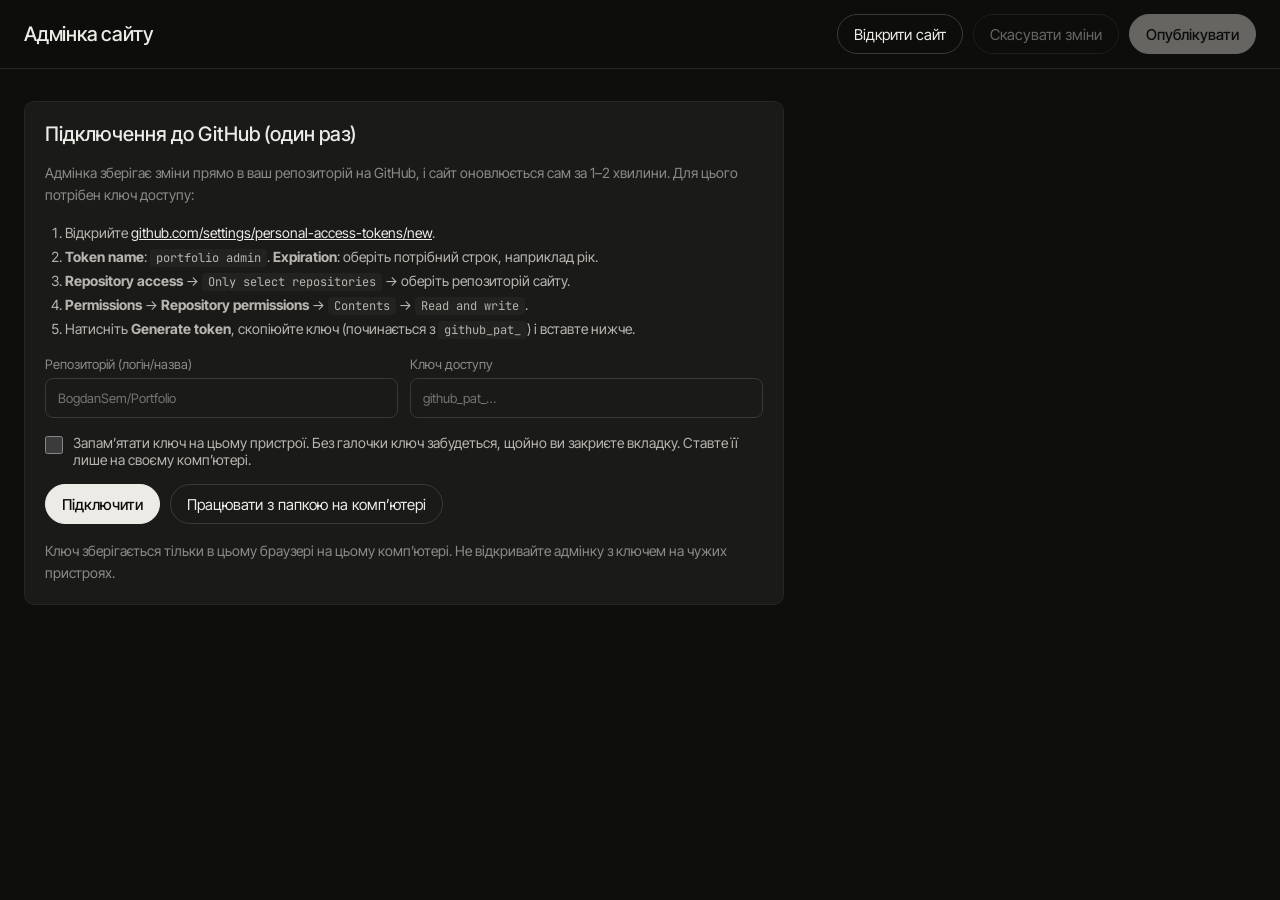
==== commit 0627a6be: "Add files via upload" ====
--- a/admin/index.html
+++ b/admin/index.html
@@ -4,6 +4,12 @@
 <meta charset="utf-8">
 <meta name="viewport" content="width=device-width, initial-scale=1">
 <meta name="robots" content="noindex, nofollow">
+<style id="antiFrame">html { display: none !important; }</style>
+<script>
+  // The admin panel must never run inside someone else's page
+  if (window.top === window.self) document.getElementById('antiFrame').remove();
+  else window.top.location = window.self.location.href;
+</script>
 <title>Адмінка сайту</title>
 <link rel="preconnect" href="https://fonts.googleapis.com">
 <link href="https://fonts.googleapis.com/css2?family=Inter+Tight:wght@400;500;600&family=JetBrains+Mono:wght@400;500&display=swap" rel="stylesheet">
@@ -157,6 +163,8 @@
         <input type="password" id="token" placeholder="github_pat_…" autocomplete="off" spellcheck="false">
       </label>
     </div>
+    <label class="check"><input type="checkbox" id="remember">
+      <span>Запамʼятати ключ на цьому пристрої. Без галочки ключ забудеться, щойно ви закриєте вкладку. Ставте її лише на своєму компʼютері.</span></label>
     <div class="row">
       <button class="btn primary" id="connect">Підключити</button>
       <button class="btn" id="localMode">Працювати з папкою на компʼютері</button>
@@ -167,7 +175,9 @@
 
   <div id="board" hidden>
     <div class="add-row"><button class="btn accent" id="addProject">+ Додати відео</button></div>
-    <div class="sec" style="margin-top:16px"><h2>Work — сітка робіт</h2><span class="hint">Перетягуйте картки, щоб змінити порядок</span></div>
+    <div class="sec" style="margin-top:16px"><h2>Showreel — головне відео</h2></div>
+    <div class="grid work" id="grid-sr"></div>
+    <div class="sec"><h2>Work — сітка робіт</h2><span class="hint">Перетягуйте картки, щоб змінити порядок</span></div>
     <div class="grid work" id="grid-work" data-g="work"></div>
     <div class="sec"><h2>Social — стрічка вертикальних відео</h2><span class="hint">Порядок тут = порядок у стрічці на сайті</span></div>
     <div class="grid reels" id="grid-reels" data-g="reels"></div>
@@ -273,7 +283,7 @@
           <h3>Обкладинка <button class="btn small" id="coverReset" hidden>Повернути стару</button></h3>
           <div class="coverbox" id="coverBox"></div>
         </div>
-        <div class="box">
+        <div class="box" id="framesBox">
           <h3><span>Вибрані кадри <span class="hint" id="fcount"></span></span></h3>
           <div class="tray" id="tray"></div>
           <p class="hint" style="font-size:13px">Порядок тут = порядок на сторінці проєкту. Стрілками переставляйте, ✕ прибирає кадр.</p>
@@ -344,6 +354,11 @@
   }
   function lsGet(k) { try { return localStorage.getItem(k); } catch (e) { return null; } }
   function lsSet(k, v) { try { v == null ? localStorage.removeItem(k) : localStorage.setItem(k, v); } catch (e) {} }
+  function ssGet(k) { try { return sessionStorage.getItem(k); } catch (e) { return null; } }
+  function ssSet(k, v) { try { v == null ? sessionStorage.removeItem(k) : sessionStorage.setItem(k, v); } catch (e) {} }
+  // The key lives in sessionStorage (forgotten when the tab closes) unless the owner ticks "remember"
+  function getToken() { return ssGet('pa_token') || lsGet('pa_token'); }
+  function saveToken(t, remember) { ssSet('pa_token', remember ? null : t); lsSet('pa_token', remember ? t : null); }
 
   /* ---------------- Storage backends ---------------- */
   function GitHub(repo, token) {
@@ -484,6 +499,7 @@
     var n = changedSlugs().length;
     if (draft.order.join() !== saved.order.join()) n++;
     if (JSON.stringify(draft.clients) !== JSON.stringify(saved.clients)) n++;
+    if (srChanged()) n++;
     return n;
   }
   function syncButtons() {
@@ -496,10 +512,23 @@
   /* ---------------- Board ---------------- */
   var ver = Date.now();
   function imgUrl(slug, name) { return '../img/' + slug + '/' + name + '?v=' + ver; }
-  function coverUrl(slug) { return media[slug] && media[slug].cover ? media[slug].cover.url : imgUrl(slug, 'cover.jpg'); }
+  function savedCover(slug) { var p = saved && proj(slug, saved); return (p && p.cover) || 'cover.jpg'; }
+  function coverUrl(slug) { return media[slug] && media[slug].cover ? media[slug].cover.url : imgUrl(slug, savedCover(slug)); }
   function group(g) { return draft.order.filter(function (s) { return !!proj(s).vertical === (g === 'reels'); }); }
   function setGroup(g, list) { draft.order = g === 'reels' ? group('work').concat(list) : list.concat(group('reels')); }
+  var SR = '__showreel';
+  function srChanged() { return JSON.stringify(draft.showreel) !== JSON.stringify(saved.showreel) || !!media[SR]; }
+  function renderShowreel() {
+    var sr = draft.showreel || {};
+    var src = media[SR] && media[SR].cover ? media[SR].cover.url : '../' + sr.cover + '?v=' + ver;
+    $('grid-sr').innerHTML = '<div class="card" style="cursor:default"><div class="thumb"><span class="ph">Немає обкладинки</span><img src="' + esc(src) + '" alt="" onerror="this.remove()">' +
+      (srChanged() ? '<span class="badge">ЗМІНЕНО</span>' : '') + '</div>' +
+      '<div class="meta"><div class="title">Showreel</div><div class="cat">Vimeo ' + esc(sr.vimeo) + ' · ' + esc(sr.length || '') + '</div></div>' +
+      '<div class="actions"><button class="edit" id="editSr">Обкладинка і посилання</button></div></div>';
+    $('editSr').addEventListener('click', openShowreel);
+  }
   function render() {
+    renderShowreel();
     var changed = {}; changedSlugs().forEach(function (s) { changed[s] = true; });
     ['work', 'reels'].forEach(function (g) {
       var list = group(g);
@@ -584,7 +613,26 @@
     $('fParent').innerHTML = '<option value="">— окремий проєкт —</option>' + draft.order.map(function (sl) { return proj(sl); }).filter(function (p) { return p.slug !== cur && !p.parent; })
       .map(function (p) { return '<option value="' + esc(p.slug) + '">' + esc(p.title) + '</option>'; }).join('');
   }
+  function setMode(isSr) {
+    $('paneInfo').querySelectorAll('.form-grid > *').forEach(function (el) {
+      el.hidden = isSr && !el.querySelector('#fVimeo, #fLength');
+    });
+    $('framesBox').hidden = isSr; $('addFrame').hidden = isSr;
+    $('tabMedia').textContent = isSr ? 'Обкладинка' : 'Обкладинка і кадри';
+  }
+  function openShowreel() {
+    cur = SR;
+    var sr = draft.showreel || {};
+    wp = { title: 'Showreel', vimeo: sr.vimeo || '', length: sr.length || '', frames: [] };
+    wm = { cover: media[SR] && media[SR].cover || null, frames: {} };
+    setMode(true);
+    $('edTitle').textContent = 'Showreel';
+    $('fVimeo').value = wp.vimeo; $('fLength').value = wp.length;
+    $('edDelete').hidden = true;
+    resetVideo(); showTab('media'); drawMedia(); dlg.showModal();
+  }
   function openEditor(slug) {
+    setMode(false);
     cur = slug || null;
     if (cur) {
       wp = clone(proj(cur));
@@ -645,6 +693,17 @@
     wTrusted = $('fTrusted').checked;
   }
   function closeEditor(apply) {
+    if (apply && cur === SR) {
+      var id = vimeoId($('fVimeo').value);
+      if (!id) { showTab('info'); toast('Вставте посилання на шоурил у Vimeo.', 'err'); return; }
+      draft.showreel = Object.assign({}, draft.showreel, { vimeo: id, length: $('fLength').value.trim() });
+      if (wm.cover) {
+        if (!wm.cover.name) wm.cover.name = 'cover-' + Date.now().toString(36) + '.jpg';
+        draft.showreel.cover = 'img/showreel/' + wm.cover.name;
+        media[SR] = wm;
+      } else { draft.showreel.cover = saved.showreel.cover; delete media[SR]; }
+      render(); video.pause(); dlg.close(); return;
+    }
     if (apply) {
       readForm();
       if (!wp.title) { showTab('info'); toast('Впишіть назву відео.', 'err'); $('fTitle').focus(); return; }
@@ -661,6 +720,9 @@
         var i = draft.projects.indexOf(proj(cur));
         draft.projects[i] = wp;
       }
+      // a new cover gets a new file name, so browsers show it right away
+      if (wm.cover) { if (!wm.cover.name) wm.cover.name = 'cover-' + Date.now().toString(36) + '.jpg'; wp.cover = wm.cover.name; }
+      else { var sp0 = proj(wp.slug, saved); if (sp0 && sp0.cover) wp.cover = sp0.cover; else delete wp.cover; }
       // keep frames list and media in sync
       Object.keys(wm.frames).forEach(function (name) { if (wp.frames.indexOf(name) < 0) delete wm.frames[name]; });
       if (wm.cover || Object.keys(wm.frames).length) media[wp.slug] = wm; else delete media[wp.slug];
@@ -700,10 +762,11 @@
     var v = !!wp.vertical;
     $('coverBox').classList.toggle('v', v);
     $('tray').classList.toggle('v', v);
-    var src = wm.cover ? wm.cover.url : (cur ? imgUrl(cur, 'cover.jpg') : '');
+    var src = wm.cover ? wm.cover.url : (cur === SR ? '../' + saved.showreel.cover + '?v=' + ver : cur ? imgUrl(cur, savedCover(cur)) : '');
     $('coverBox').innerHTML = src ? '<span class="ph">Немає обкладинки. Відкрийте відео й натисніть «Зробити обкладинкою».</span><img src="' + esc(src) + '" alt="Обкладинка" onerror="this.remove()" style="position:relative">'
       : '<span class="ph">Відкрийте відео й натисніть «Зробити обкладинкою».</span>';
     $('coverReset').hidden = !wm.cover || !cur;
+    if (cur === SR) return;
     $('tray').innerHTML = wp.frames.length ? wp.frames.map(function (f, i) {
       return '<div class="fr"><img src="' + esc(frameUrl(f)) + '" alt="Кадр ' + (i + 1) + '">' +
         '<span class="n">' + (i + 1) + '</span>' + (wm.frames[f] ? '<span class="new">НОВИЙ</span>' : '') +
@@ -773,7 +836,7 @@
     else if (k === 'ArrowLeft') { e.preventDefault(); seek(video.currentTime - (e.shiftKey ? 1 : 1 / fps())); }
     else if (k === 'ArrowRight') { e.preventDefault(); seek(video.currentTime + (e.shiftKey ? 1 : 1 / fps())); }
     else if (/^[cCсС]$/.test(k)) grab().then(setCover);
-    else if (/^[fFаА]$/.test(k)) grab().then(addFrame);
+    else if (/^[fFаА]$/.test(k) && cur !== SR) grab().then(addFrame);
   });
   function grab() {
     video.pause();
@@ -801,14 +864,22 @@
     Object.keys(media).forEach(function (slug) {
       var p = proj(slug); if (!p) return;
       var m = media[slug];
-      if (m.cover) writes.push({ path: 'img/' + slug + '/cover.jpg', blob: m.cover.blob });
+      if (m.cover) writes.push({ path: 'img/' + slug + '/' + p.cover, blob: m.cover.blob });
       Object.keys(m.frames).forEach(function (name) {
         if (p.frames.indexOf(name) >= 0) writes.push({ path: 'img/' + slug + '/' + name, blob: m.frames[name].blob });
       });
     });
+    if (media[SR] && media[SR].cover) {
+      writes.push({ path: draft.showreel.cover, blob: media[SR].cover.blob });
+      // the same frame also goes to cover.jpg, which link previews (Upwork, Messenger) use
+      writes.push({ path: 'img/showreel/cover.jpg', blob: media[SR].cover.blob });
+      if (saved.showreel.cover && saved.showreel.cover !== draft.showreel.cover && !/\/cover\.jpg$/.test(saved.showreel.cover)) deletes.push(saved.showreel.cover);
+    }
     saved.projects.forEach(function (sp) {
       var dp = proj(sp.slug);
-      if (!dp) { deletes.push('img/' + sp.slug + '/cover.jpg'); (sp.frames || []).forEach(function (f) { deletes.push('img/' + sp.slug + '/' + f); }); return; }
+      var sc = sp.cover || 'cover.jpg';
+      if (dp && (dp.cover || 'cover.jpg') !== sc) deletes.push('img/' + sp.slug + '/' + sc);
+      if (!dp) { deletes.push('img/' + sp.slug + '/' + sc); (sp.frames || []).forEach(function (f) { deletes.push('img/' + sp.slug + '/' + f); }); return; }
       (sp.frames || []).forEach(function (f) { if (dp.frames.indexOf(f) < 0) deletes.push('img/' + sp.slug + '/' + f); });
     });
     store.readSite().then(function (text) {
@@ -846,7 +917,7 @@
       $('logout').addEventListener('click', function (e) {
         e.preventDefault();
         if (changeCount() && !window.confirm('Є неопубліковані зміни. Все одно відключити?')) return;
-        lsSet('pa_token', null); location.reload();
+        saveToken(null, false); lsSet('pa_token', null); location.reload();
       });
       return loadSite();
     });
@@ -863,7 +934,7 @@
     if (!token) { $('setupStatus').textContent = 'Вставте ключ доступу.'; $('setupStatus').className = 'status err'; return; }
     $('setupStatus').textContent = 'Перевіряю…'; $('setupStatus').className = 'status';
     start(GitHub(repo, token)).then(function () {
-      lsSet('pa_repo', repo); lsSet('pa_token', token);
+      lsSet('pa_repo', repo); saveToken(token, $('remember').checked);
     }).catch(function (e) { showSetup('Не вдалося підключитись: ' + e.message + '.'); });
   });
   $('localMode').addEventListener('click', function () {
@@ -876,7 +947,7 @@
     });
   });
 
-  var t = lsGet('pa_token'), r = lsGet('pa_repo');
+  var t = getToken(), r = lsGet('pa_repo');
   if (t && r) {
     $('conn').textContent = 'Підключаюсь…';
     start(GitHub(r, t)).catch(function (e) { $('conn').textContent = ''; showSetup('Не вдалося підключитись: ' + e.message + '.'); });
